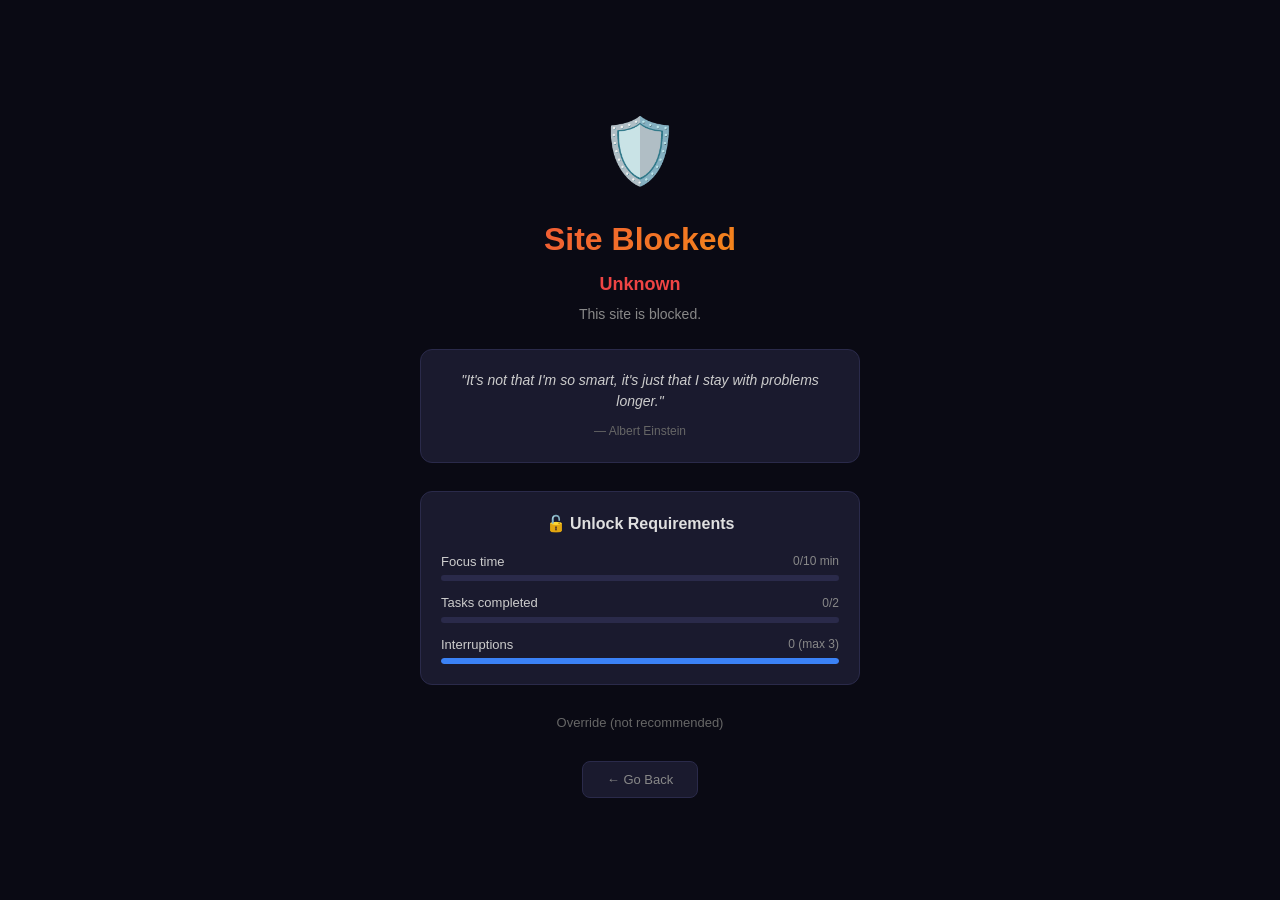
==== extension/blocked/blocked.html @ 0edec62c "Changes" ====
<!DOCTYPE html>
<html lang="en">
<head>
  <meta charset="UTF-8" />
  <meta name="viewport" content="width=device-width, initial-scale=1.0" />
  <title>Site Blocked — FocusGuard</title>
  <link rel="stylesheet" href="../assets/styles-common.css" />
  <link rel="stylesheet" href="blocked.css" />
</head>
<body>
  <div class="blocked-container">
    <div class="blocked-icon">🛡️</div>
    <h1 class="blocked-title">Site Blocked</h1>
    <p class="blocked-domain" id="blocked-domain">example.com</p>
    <p class="blocked-reason" id="blocked-reason">This site is on your block list.</p>

    <div class="quote-box">
      <p id="quote-text">"Focus on being productive instead of busy."</p>
      <span class="quote-author">— Tim Ferriss</span>
    </div>

    <!-- Task-Based Unlock -->
    <div class="unlock-section">
      <h2>🔓 Unlock Requirements</h2>
      <div class="unlock-reqs">
        <div class="req-item" id="req-focus">
          <div class="req-header">
            <span class="req-label">Focus time</span>
            <span class="req-status" id="req-focus-status">0/10 min</span>
          </div>
          <div class="progress-track"><div class="progress-fill" id="req-focus-bar" style="width:0%"></div></div>
        </div>
        <div class="req-item" id="req-tasks">
          <div class="req-header">
            <span class="req-label">Tasks completed</span>
            <span class="req-status" id="req-tasks-status">0/2</span>
          </div>
          <div class="progress-track"><div class="progress-fill green" id="req-tasks-bar" style="width:0%"></div></div>
        </div>
        <div class="req-item" id="req-interruptions">
          <div class="req-header">
            <span class="req-label">Interruptions</span>
            <span class="req-status" id="req-int-status">0 (max 3)</span>
          </div>
          <div class="progress-track"><div class="progress-fill blue" id="req-int-bar" style="width:100%"></div></div>
        </div>
      </div>

      <div id="unlock-success" class="unlock-success" style="display:none;">
        <div class="success-icon">✅</div>
        <h3>Requirements Met!</h3>
        <button id="btn-unlock" class="btn-unlock">🔓 Access Site</button>
      </div>
    </div>

    <!-- Override -->
    <div class="override-section">
      <details>
        <summary class="override-toggle">Override (not recommended)</summary>
        <div class="override-content">
          <p class="override-warning">⚠️ Overriding will count as a block bypass and lower your productivity score.</p>
          <label>Why do you need access?</label>
          <textarea id="override-reason" placeholder="Type your reason..." rows="2"></textarea>
          <div id="reflection-timer" class="reflection-timer" style="display:none;">
            <p>Reflect for <span id="reflection-count">15</span> seconds...</p>
            <div class="progress-track"><div class="progress-fill orange" id="reflection-bar" style="width:0%"></div></div>
          </div>
          <button id="btn-override" class="btn-override" disabled>Override & Continue</button>
        </div>
      </details>
    </div>

    <button id="btn-go-back" class="btn-back">← Go Back</button>
  </div>

  <script src="../utils/storage.js"></script>
  <script src="blocked.js"></script>
</body>
</html>
---- extension/assets/styles-common.css ----
/* styles-common.css — Shared base styles for FocusGuard */

* {
  margin: 0;
  padding: 0;
  box-sizing: border-box;
}

:root {
  --bg-primary: #0a0a14;
  --bg-card: #1a1a2e;
  --border: #2a2a4a;
  --text-primary: #e0e0e0;
  --text-secondary: #888;
  --text-muted: #666;
  --accent-blue: #3b82f6;
  --accent-purple: #7c8aff;
  --accent-green: #22c55e;
  --accent-red: #ef4444;
  --accent-orange: #f59e0b;
  --accent-pink: #ec4899;
}

body {
  background: var(--bg-primary);
  color: var(--text-primary);
  font-family: -apple-system, BlinkMacSystemFont, 'Segoe UI', Roboto, sans-serif;
  line-height: 1.5;
}

::-webkit-scrollbar {
  width: 6px;
}
::-webkit-scrollbar-track {
  background: var(--bg-primary);
}
::-webkit-scrollbar-thumb {
  background: var(--border);
  border-radius: 3px;
}
::-webkit-scrollbar-thumb:hover {
  background: #3a3a5a;
}
---- extension/blocked/blocked.css ----
* { margin: 0; padding: 0; box-sizing: border-box; }

body {
  background: #0a0a14;
  color: #e0e0e0;
  font-family: -apple-system, BlinkMacSystemFont, 'Segoe UI', sans-serif;
  min-height: 100vh;
  display: flex;
  align-items: center;
  justify-content: center;
}

.blocked-container {
  max-width: 520px;
  width: 100%;
  padding: 40px;
  text-align: center;
}

.blocked-icon { font-size: 64px; margin-bottom: 16px; }

.blocked-title {
  font-size: 32px;
  font-weight: 800;
  background: linear-gradient(135deg, #ef4444, #f59e0b);
  -webkit-background-clip: text;
  -webkit-text-fill-color: transparent;
  margin-bottom: 8px;
}

.blocked-domain {
  font-size: 18px;
  font-weight: 600;
  color: #ef4444;
  margin-bottom: 6px;
}
.blocked-reason {
  font-size: 14px;
  color: #888;
  margin-bottom: 24px;
}

.quote-box {
  background: #1a1a2e;
  border: 1px solid #2a2a4a;
  border-radius: 12px;
  padding: 20px;
  margin-bottom: 28px;
}
.quote-box p {
  font-style: italic;
  font-size: 14px;
  color: #ccc;
  margin-bottom: 6px;
}
.quote-author { font-size: 12px; color: #666; }

/* Unlock Section */
.unlock-section {
  background: #1a1a2e;
  border: 1px solid #2a2a4a;
  border-radius: 12px;
  padding: 20px;
  margin-bottom: 20px;
  text-align: left;
}
.unlock-section h2 {
  font-size: 16px;
  margin-bottom: 16px;
  text-align: center;
}
.unlock-reqs { display: flex; flex-direction: column; gap: 12px; }
.req-item {}
.req-header {
  display: flex;
  justify-content: space-between;
  align-items: center;
  margin-bottom: 4px;
}
.req-label { font-size: 13px; color: #ccc; }
.req-status { font-size: 12px; color: #888; }
.req-item.met .req-label { color: #22c55e; }
.req-item.met .req-status { color: #22c55e; }

.progress-track {
  height: 6px;
  background: #2a2a4a;
  border-radius: 3px;
  overflow: hidden;
}
.progress-fill {
  height: 100%;
  background: #7c8aff;
  border-radius: 3px;
  transition: width 0.5s ease;
}
.progress-fill.green { background: #22c55e; }
.progress-fill.blue { background: #3b82f6; }
.progress-fill.orange { background: #f59e0b; }

.unlock-success {
  text-align: center;
  margin-top: 16px;
}
.success-icon { font-size: 40px; margin-bottom: 8px; }
.unlock-success h3 { color: #22c55e; margin-bottom: 12px; }
.btn-unlock {
  padding: 12px 32px;
  border-radius: 10px;
  background: linear-gradient(135deg, #22c55e, #16a34a);
  border: none;
  color: #fff;
  font-size: 16px;
  font-weight: 700;
  cursor: pointer;
  transition: opacity 0.2s;
}
.btn-unlock:hover { opacity: 0.9; }

/* Override */
.override-section {
  margin-bottom: 20px;
}
.override-toggle {
  cursor: pointer;
  font-size: 13px;
  color: #666;
  padding: 8px;
  list-style: none;
}
.override-toggle:hover { color: #999; }
.override-content {
  margin-top: 12px;
  text-align: left;
}
.override-warning {
  font-size: 12px;
  color: #f59e0b;
  margin-bottom: 10px;
}
.override-content label {
  display: block;
  font-size: 12px;
  color: #888;
  margin-bottom: 4px;
}
.override-content textarea {
  width: 100%;
  padding: 8px;
  border-radius: 8px;
  border: 1px solid #2a2a4a;
  background: #0f0f1a;
  color: #e0e0e0;
  font-size: 13px;
  resize: none;
  margin-bottom: 10px;
}
.reflection-timer {
  text-align: center;
  margin-bottom: 10px;
}
.reflection-timer p { font-size: 13px; color: #f59e0b; margin-bottom: 6px; }
.btn-override {
  width: 100%;
  padding: 10px;
  border-radius: 8px;
  background: rgba(239,68,68,0.15);
  border: 1px solid rgba(239,68,68,0.3);
  color: #ef4444;
  font-weight: 600;
  font-size: 13px;
  cursor: pointer;
}
.btn-override:disabled {
  opacity: 0.4;
  cursor: not-allowed;
}

.btn-back {
  padding: 10px 24px;
  border-radius: 8px;
  background: #1a1a2e;
  border: 1px solid #2a2a4a;
  color: #888;
  font-size: 13px;
  cursor: pointer;
  transition: color 0.2s;
}
.btn-back:hover { color: #ccc; }
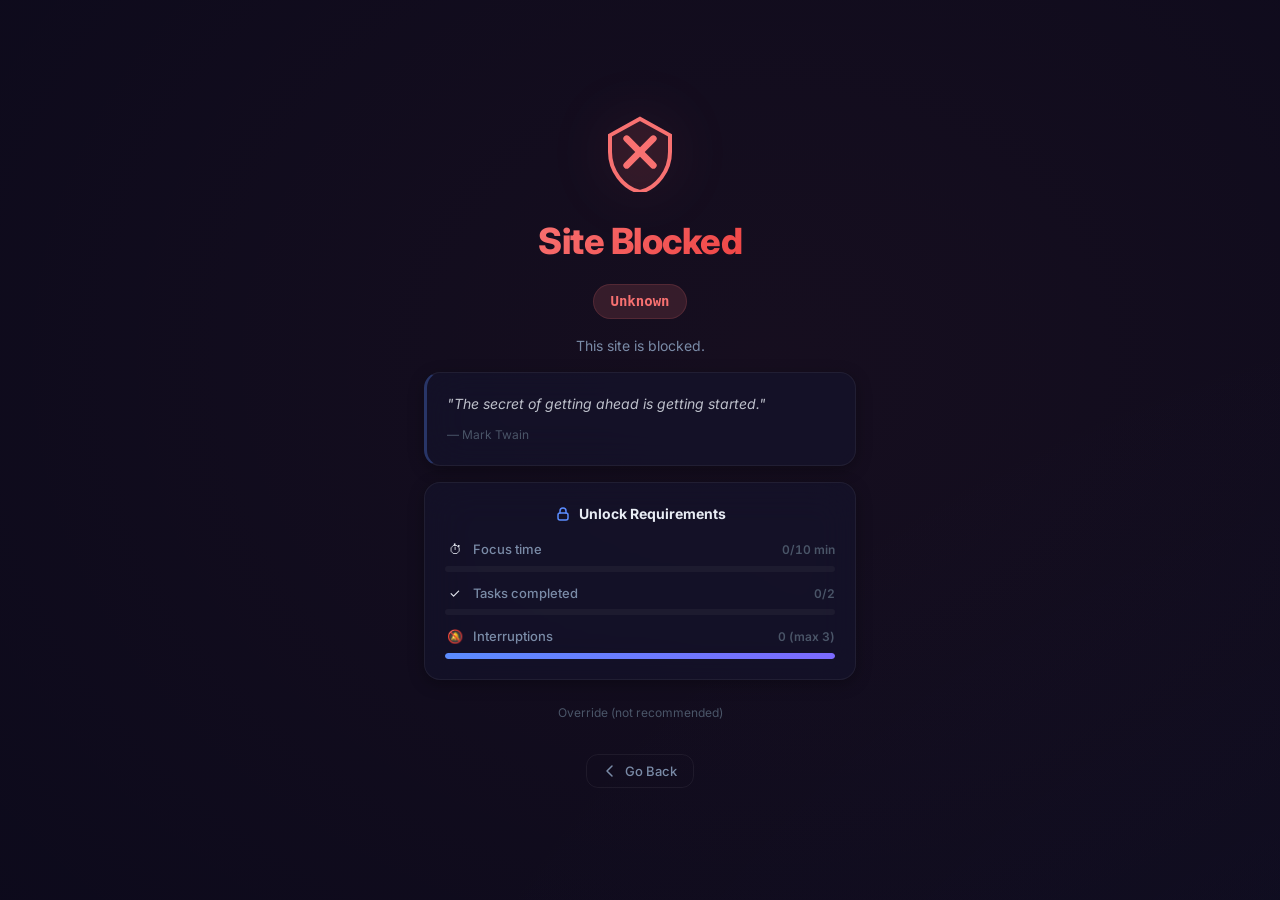
==== commit 48947a92: "Changes" ====
--- a/extension/blocked/blocked.html
+++ b/extension/blocked/blocked.html
@@ -8,69 +8,108 @@
   <link rel="stylesheet" href="blocked.css" />
 </head>
 <body>
+  <div class="blocked-bg"></div>
   <div class="blocked-container">
-    <div class="blocked-icon">🛡️</div>
-    <h1 class="blocked-title">Site Blocked</h1>
-    <p class="blocked-domain" id="blocked-domain">example.com</p>
-    <p class="blocked-reason" id="blocked-reason">This site is on your block list.</p>
+    <!-- Shield Icon -->
+    <div class="blocked-shield fade-up">
+      <svg width="80" height="80" viewBox="0 0 24 24" fill="none">
+        <path d="M12 2L3 7v5c0 5.55 3.84 10.74 9 12 5.16-1.26 9-6.45 9-12V7l-9-5z" fill="rgba(248,113,113,0.1)" stroke="url(#dangerGrad)" stroke-width="1.2"/>
+        <line x1="8" y1="8" x2="16" y2="16" stroke="#F87171" stroke-width="2" stroke-linecap="round"/>
+        <line x1="16" y1="8" x2="8" y2="16" stroke="#F87171" stroke-width="2" stroke-linecap="round"/>
+        <defs>
+          <linearGradient id="dangerGrad" x1="3" y1="2" x2="21" y2="24">
+            <stop offset="0%" stop-color="#F87171"/>
+            <stop offset="100%" stop-color="#FBBF24"/>
+          </linearGradient>
+        </defs>
+      </svg>
+    </div>
 
-    <div class="quote-box">
-      <p id="quote-text">"Focus on being productive instead of busy."</p>
+    <h1 class="blocked-title text-gradient-danger fade-up delay-1">Site Blocked</h1>
+    <div class="blocked-domain-pill fade-up delay-1">
+      <span id="blocked-domain">example.com</span>
+    </div>
+    <p class="blocked-reason fade-up delay-2" id="blocked-reason">This site is on your block list.</p>
+
+    <!-- Quote -->
+    <div class="quote-card glass-card fade-up delay-2">
+      <p class="quote-text" id="quote-text">"Focus on being productive instead of busy."</p>
       <span class="quote-author">— Tim Ferriss</span>
     </div>
 
-    <!-- Task-Based Unlock -->
-    <div class="unlock-section">
-      <h2>🔓 Unlock Requirements</h2>
+    <!-- Unlock Requirements -->
+    <div class="unlock-card glass-card fade-up delay-3">
+      <h2 class="unlock-title">
+        <svg width="16" height="16" viewBox="0 0 16 16" fill="none"><rect x="3" y="7" width="10" height="7" rx="2" stroke="#5B8CFF" stroke-width="1.5"/><path d="M5 7V5a3 3 0 016 0v2" stroke="#5B8CFF" stroke-width="1.5" stroke-linecap="round"/></svg>
+        Unlock Requirements
+      </h2>
       <div class="unlock-reqs">
         <div class="req-item" id="req-focus">
           <div class="req-header">
+            <span class="req-icon">⏱</span>
             <span class="req-label">Focus time</span>
             <span class="req-status" id="req-focus-status">0/10 min</span>
           </div>
-          <div class="progress-track"><div class="progress-fill" id="req-focus-bar" style="width:0%"></div></div>
+          <div class="req-track"><div class="req-fill req-fill-accent" id="req-focus-bar" style="width:0%"></div></div>
         </div>
         <div class="req-item" id="req-tasks">
           <div class="req-header">
+            <span class="req-icon">✓</span>
             <span class="req-label">Tasks completed</span>
             <span class="req-status" id="req-tasks-status">0/2</span>
           </div>
-          <div class="progress-track"><div class="progress-fill green" id="req-tasks-bar" style="width:0%"></div></div>
+          <div class="req-track"><div class="req-fill req-fill-success" id="req-tasks-bar" style="width:0%"></div></div>
         </div>
         <div class="req-item" id="req-interruptions">
           <div class="req-header">
+            <span class="req-icon">🔕</span>
             <span class="req-label">Interruptions</span>
             <span class="req-status" id="req-int-status">0 (max 3)</span>
           </div>
-          <div class="progress-track"><div class="progress-fill blue" id="req-int-bar" style="width:100%"></div></div>
+          <div class="req-track"><div class="req-fill req-fill-accent" id="req-int-bar" style="width:100%"></div></div>
         </div>
       </div>
 
       <div id="unlock-success" class="unlock-success" style="display:none;">
-        <div class="success-icon">✅</div>
-        <h3>Requirements Met!</h3>
-        <button id="btn-unlock" class="btn-unlock">🔓 Access Site</button>
+        <div class="success-burst" id="success-burst"></div>
+        <h3 class="success-text">Requirements Met!</h3>
+        <button id="btn-unlock" class="btn-unlock">
+          <svg width="16" height="16" viewBox="0 0 16 16" fill="none"><rect x="3" y="7" width="10" height="7" rx="2" stroke="currentColor" stroke-width="1.5"/><path d="M5 7V5a3 3 0 016 0" stroke="currentColor" stroke-width="1.5" stroke-linecap="round"/></svg>
+          Access Site
+        </button>
       </div>
     </div>
 
     <!-- Override -->
-    <div class="override-section">
+    <div class="override-section fade-up delay-4">
       <details>
         <summary class="override-toggle">Override (not recommended)</summary>
-        <div class="override-content">
-          <p class="override-warning">⚠️ Overriding will count as a block bypass and lower your productivity score.</p>
-          <label>Why do you need access?</label>
-          <textarea id="override-reason" placeholder="Type your reason..." rows="2"></textarea>
+        <div class="override-content glass-card">
+          <p class="override-warning">
+            <svg width="14" height="14" viewBox="0 0 14 14" fill="none"><path d="M7 1L1 13h12L7 1z" stroke="#FBBF24" stroke-width="1.2" fill="none"/><line x1="7" y1="5" x2="7" y2="9" stroke="#FBBF24" stroke-width="1.5" stroke-linecap="round"/><circle cx="7" cy="11" r="0.5" fill="#FBBF24"/></svg>
+            Overriding lowers your productivity score.
+          </p>
+          <label class="override-label">Why do you need access?</label>
+          <textarea id="override-reason" class="override-textarea input" placeholder="Type your reason..." rows="2"></textarea>
           <div id="reflection-timer" class="reflection-timer" style="display:none;">
-            <p>Reflect for <span id="reflection-count">15</span> seconds...</p>
-            <div class="progress-track"><div class="progress-fill orange" id="reflection-bar" style="width:0%"></div></div>
+            <p>Reflect for <span id="reflection-count">15</span>s...</p>
+            <div class="reflection-track">
+              <svg class="reflection-ring" viewBox="0 0 40 40">
+                <circle cx="20" cy="20" r="17" stroke="rgba(255,255,255,0.05)" stroke-width="3" fill="none"/>
+                <circle class="reflection-ring-fill" id="reflection-ring" cx="20" cy="20" r="17" 
+                  stroke-dasharray="107" stroke-dashoffset="107" stroke-width="3" fill="none" stroke="#FBBF24" stroke-linecap="round"/>
+              </svg>
+            </div>
           </div>
           <button id="btn-override" class="btn-override" disabled>Override & Continue</button>
         </div>
       </details>
     </div>
 
-    <button id="btn-go-back" class="btn-back">← Go Back</button>
+    <button id="btn-go-back" class="btn-ghost fade-up delay-4" style="margin-top:8px;">
+      <svg width="14" height="14" viewBox="0 0 14 14" fill="none"><path d="M9 2L4 7l5 5" stroke="currentColor" stroke-width="1.5" stroke-linecap="round" stroke-linejoin="round"/></svg>
+      Go Back
+    </button>
   </div>
 
   <script src="../utils/storage.js"></script>
--- a/extension/assets/styles-common.css
+++ b/extension/assets/styles-common.css
@@ -1,4 +1,6 @@
-/* styles-common.css — Shared base styles for FocusGuard */
+/* styles-common.css — FocusGuard Premium Design System */
+
+@import url('https://fonts.googleapis.com/css2?family=Inter:wght@400;500;600;700;800&display=swap');
 
 * {
   margin: 0;
@@ -7,37 +9,389 @@
 }
 
 :root {
-  --bg-primary: #0a0a14;
-  --bg-card: #1a1a2e;
-  --border: #2a2a4a;
-  --text-primary: #e0e0e0;
-  --text-secondary: #888;
-  --text-muted: #666;
-  --accent-blue: #3b82f6;
-  --accent-purple: #7c8aff;
-  --accent-green: #22c55e;
-  --accent-red: #ef4444;
-  --accent-orange: #f59e0b;
-  --accent-pink: #ec4899;
+  /* Backgrounds */
+  --bg-deep: #08081a;
+  --bg-primary: #0c0c1e;
+  --bg-card: #12122a;
+  --bg-glass: rgba(20, 20, 45, 0.6);
+  --bg-glass-hover: rgba(30, 30, 60, 0.7);
+  --bg-glass-border: rgba(255, 255, 255, 0.06);
+  --bg-glass-border-hover: rgba(255, 255, 255, 0.1);
+
+  /* Accents */
+  --accent: #5B8CFF;
+  --accent-light: #7CA6FF;
+  --accent-violet: #7C6AFF;
+  --accent-glow: rgba(91, 140, 255, 0.25);
+  --accent-glow-strong: rgba(91, 140, 255, 0.4);
+  --gradient-primary: linear-gradient(135deg, #5B8CFF, #7C6AFF);
+  --gradient-success: linear-gradient(135deg, #34D399, #059669);
+  --gradient-danger: linear-gradient(135deg, #F87171, #EF4444);
+  --gradient-warning: linear-gradient(135deg, #FBBF24, #F59E0B);
+
+  /* Status */
+  --success: #34D399;
+  --success-dim: rgba(52, 211, 153, 0.15);
+  --warning: #FBBF24;
+  --warning-dim: rgba(251, 191, 36, 0.15);
+  --danger: #F87171;
+  --danger-dim: rgba(248, 113, 113, 0.15);
+
+  /* Text */
+  --text-primary: #E8ECF4;
+  --text-secondary: #7A8BA7;
+  --text-muted: #4A5568;
+
+  /* Spacing */
+  --sp-1: 4px;
+  --sp-2: 8px;
+  --sp-3: 12px;
+  --sp-4: 16px;
+  --sp-5: 20px;
+  --sp-6: 24px;
+  --sp-8: 32px;
+  --sp-10: 40px;
+  --sp-12: 48px;
+
+  /* Radius */
+  --radius-sm: 8px;
+  --radius-md: 12px;
+  --radius-lg: 16px;
+  --radius-xl: 20px;
+  --radius-pill: 24px;
+  --radius-full: 50%;
+
+  /* Shadows */
+  --shadow-sm: 0 2px 8px rgba(0, 0, 0, 0.2);
+  --shadow-md: 0 4px 16px rgba(0, 0, 0, 0.3);
+  --shadow-lg: 0 8px 32px rgba(0, 0, 0, 0.4);
+  --shadow-glow: 0 4px 24px var(--accent-glow);
+  --shadow-glow-strong: 0 4px 32px var(--accent-glow-strong);
+
+  /* Transitions */
+  --ease-out: cubic-bezier(0.4, 0, 0.2, 1);
+  --ease-spring: cubic-bezier(0.34, 1.56, 0.64, 1);
+  --duration-fast: 200ms;
+  --duration-normal: 300ms;
+  --duration-slow: 500ms;
 }
 
 body {
-  background: var(--bg-primary);
+  background: var(--bg-deep);
   color: var(--text-primary);
-  font-family: -apple-system, BlinkMacSystemFont, 'Segoe UI', Roboto, sans-serif;
+  font-family: 'Inter', -apple-system, BlinkMacSystemFont, 'Segoe UI', sans-serif;
   line-height: 1.5;
-}
-
+  -webkit-font-smoothing: antialiased;
+  -moz-osx-font-smoothing: grayscale;
+}
+
+/* ─── Glassmorphism ─── */
+.glass {
+  background: var(--bg-glass);
+  backdrop-filter: blur(20px);
+  -webkit-backdrop-filter: blur(20px);
+  border: 1px solid var(--bg-glass-border);
+  border-radius: var(--radius-lg);
+  box-shadow: var(--shadow-md);
+}
+
+.glass:hover {
+  border-color: var(--bg-glass-border-hover);
+}
+
+.glass-card {
+  background: var(--bg-glass);
+  backdrop-filter: blur(20px);
+  -webkit-backdrop-filter: blur(20px);
+  border: 1px solid var(--bg-glass-border);
+  border-radius: var(--radius-lg);
+  box-shadow: var(--shadow-md);
+  padding: var(--sp-5);
+  transition: border-color var(--duration-fast) var(--ease-out),
+              box-shadow var(--duration-fast) var(--ease-out);
+}
+
+.glass-card:hover {
+  border-color: var(--bg-glass-border-hover);
+}
+
+/* ─── Text Utilities ─── */
+.text-gradient {
+  background: var(--gradient-primary);
+  -webkit-background-clip: text;
+  -webkit-text-fill-color: transparent;
+  background-clip: text;
+}
+
+.text-gradient-danger {
+  background: var(--gradient-danger);
+  -webkit-background-clip: text;
+  -webkit-text-fill-color: transparent;
+  background-clip: text;
+}
+
+/* ─── Animations ─── */
+@keyframes fadeUp {
+  from {
+    opacity: 0;
+    transform: translateY(12px);
+  }
+  to {
+    opacity: 1;
+    transform: translateY(0);
+  }
+}
+
+@keyframes fadeIn {
+  from { opacity: 0; }
+  to { opacity: 1; }
+}
+
+@keyframes pulseGlow {
+  0%, 100% {
+    box-shadow: 0 0 8px var(--accent-glow);
+  }
+  50% {
+    box-shadow: 0 0 20px var(--accent-glow-strong);
+  }
+}
+
+@keyframes slideIn {
+  from {
+    opacity: 0;
+    transform: translateX(-8px);
+  }
+  to {
+    opacity: 1;
+    transform: translateX(0);
+  }
+}
+
+@keyframes shimmer {
+  0% {
+    background-position: -200% 0;
+  }
+  100% {
+    background-position: 200% 0;
+  }
+}
+
+@keyframes scaleIn {
+  from {
+    opacity: 0;
+    transform: scale(0.95);
+  }
+  to {
+    opacity: 1;
+    transform: scale(1);
+  }
+}
+
+@keyframes ringProgress {
+  from {
+    stroke-dashoffset: 283;
+  }
+}
+
+@keyframes gradientShift {
+  0% { background-position: 0% 50%; }
+  50% { background-position: 100% 50%; }
+  100% { background-position: 0% 50%; }
+}
+
+@keyframes confetti {
+  0% {
+    opacity: 1;
+    transform: translateY(0) scale(1);
+  }
+  100% {
+    opacity: 0;
+    transform: translateY(-60px) scale(0);
+  }
+}
+
+.fade-up {
+  animation: fadeUp 0.4s var(--ease-out) both;
+}
+
+.fade-in {
+  animation: fadeIn 0.3s var(--ease-out) both;
+}
+
+.scale-in {
+  animation: scaleIn 0.35s var(--ease-spring) both;
+}
+
+.glow-active {
+  animation: pulseGlow 2s ease-in-out infinite;
+}
+
+/* Stagger delays */
+.delay-1 { animation-delay: 60ms; }
+.delay-2 { animation-delay: 120ms; }
+.delay-3 { animation-delay: 180ms; }
+.delay-4 { animation-delay: 240ms; }
+.delay-5 { animation-delay: 300ms; }
+
+/* ─── Scrollbar ─── */
 ::-webkit-scrollbar {
   width: 6px;
+  height: 6px;
 }
 ::-webkit-scrollbar-track {
-  background: var(--bg-primary);
+  background: transparent;
 }
 ::-webkit-scrollbar-thumb {
-  background: var(--border);
+  background: rgba(255, 255, 255, 0.08);
   border-radius: 3px;
 }
 ::-webkit-scrollbar-thumb:hover {
-  background: #3a3a5a;
-}
+  background: rgba(255, 255, 255, 0.14);
+}
+
+/* ─── Button Base ─── */
+.btn-primary {
+  display: inline-flex;
+  align-items: center;
+  justify-content: center;
+  gap: var(--sp-2);
+  padding: var(--sp-3) var(--sp-5);
+  border: none;
+  border-radius: var(--radius-md);
+  background: var(--gradient-primary);
+  color: #fff;
+  font-family: 'Inter', sans-serif;
+  font-size: 14px;
+  font-weight: 600;
+  cursor: pointer;
+  transition: all var(--duration-fast) var(--ease-out);
+  box-shadow: var(--shadow-glow);
+}
+.btn-primary:hover {
+  transform: translateY(-1px);
+  box-shadow: var(--shadow-glow-strong);
+}
+.btn-primary:active {
+  transform: translateY(0);
+}
+
+.btn-ghost {
+  display: inline-flex;
+  align-items: center;
+  justify-content: center;
+  gap: var(--sp-2);
+  padding: var(--sp-2) var(--sp-4);
+  border: 1px solid var(--bg-glass-border);
+  border-radius: var(--radius-md);
+  background: transparent;
+  color: var(--text-secondary);
+  font-family: 'Inter', sans-serif;
+  font-size: 13px;
+  font-weight: 500;
+  cursor: pointer;
+  transition: all var(--duration-fast) var(--ease-out);
+}
+.btn-ghost:hover {
+  background: var(--bg-glass);
+  color: var(--text-primary);
+  border-color: var(--bg-glass-border-hover);
+}
+
+/* ─── SVG Shield Logo ─── */
+.shield-icon {
+  display: inline-block;
+  width: 24px;
+  height: 24px;
+}
+
+.shield-icon-lg {
+  width: 64px;
+  height: 64px;
+}
+
+/* ─── Badge / Pill ─── */
+.pill {
+  display: inline-flex;
+  align-items: center;
+  gap: var(--sp-1);
+  padding: 2px 10px;
+  border-radius: var(--radius-pill);
+  font-size: 11px;
+  font-weight: 600;
+  letter-spacing: 0.3px;
+}
+
+.pill-accent {
+  background: rgba(91, 140, 255, 0.15);
+  color: var(--accent);
+  border: 1px solid rgba(91, 140, 255, 0.2);
+}
+
+.pill-success {
+  background: var(--success-dim);
+  color: var(--success);
+  border: 1px solid rgba(52, 211, 153, 0.2);
+}
+
+.pill-danger {
+  background: var(--danger-dim);
+  color: var(--danger);
+  border: 1px solid rgba(248, 113, 113, 0.2);
+}
+
+.pill-warning {
+  background: var(--warning-dim);
+  color: var(--warning);
+  border: 1px solid rgba(251, 191, 36, 0.2);
+}
+
+/* ─── Toggle Switch ─── */
+.toggle {
+  position: relative;
+  width: 40px;
+  height: 22px;
+  background: var(--bg-card);
+  border: 1px solid var(--bg-glass-border);
+  border-radius: 11px;
+  cursor: pointer;
+  transition: all var(--duration-fast) var(--ease-out);
+}
+.toggle::after {
+  content: '';
+  position: absolute;
+  top: 2px;
+  left: 2px;
+  width: 16px;
+  height: 16px;
+  background: var(--text-secondary);
+  border-radius: 50%;
+  transition: all var(--duration-fast) var(--ease-out);
+}
+.toggle.active {
+  background: var(--accent);
+  border-color: var(--accent);
+}
+.toggle.active::after {
+  left: 20px;
+  background: #fff;
+}
+
+/* ─── Input ─── */
+.input {
+  padding: var(--sp-2) var(--sp-3);
+  border-radius: var(--radius-sm);
+  border: 1px solid var(--bg-glass-border);
+  background: var(--bg-deep);
+  color: var(--text-primary);
+  font-family: 'Inter', sans-serif;
+  font-size: 13px;
+  transition: border-color var(--duration-fast) var(--ease-out);
+  outline: none;
+}
+.input:focus {
+  border-color: var(--accent);
+  box-shadow: 0 0 0 2px var(--accent-glow);
+}
+.input::placeholder {
+  color: var(--text-muted);
+}
--- a/extension/blocked/blocked.css
+++ b/extension/blocked/blocked.css
@@ -1,189 +1,286 @@
-* { margin: 0; padding: 0; box-sizing: border-box; }
+/* blocked.css — Cinematic intervention screen */
 
 body {
-  background: #0a0a14;
-  color: #e0e0e0;
-  font-family: -apple-system, BlinkMacSystemFont, 'Segoe UI', sans-serif;
   min-height: 100vh;
   display: flex;
   align-items: center;
   justify-content: center;
+  position: relative;
+  overflow: hidden;
+}
+
+/* Animated background */
+.blocked-bg {
+  position: fixed;
+  inset: 0;
+  background: radial-gradient(ellipse at 30% 20%, rgba(248,113,113,0.06) 0%, transparent 60%),
+              radial-gradient(ellipse at 70% 80%, rgba(91,140,255,0.04) 0%, transparent 60%),
+              var(--bg-deep);
+  animation: gradientShift 15s ease infinite;
+  background-size: 200% 200%;
+  z-index: 0;
 }
 
 .blocked-container {
-  max-width: 520px;
-  width: 100%;
-  padding: 40px;
-  text-align: center;
-}
-
-.blocked-icon { font-size: 64px; margin-bottom: 16px; }
-
+  position: relative;
+  z-index: 1;
+  max-width: 480px;
+  width: 100%;
+  padding: var(--sp-10) var(--sp-6);
+  text-align: center;
+  display: flex;
+  flex-direction: column;
+  align-items: center;
+  gap: var(--sp-4);
+}
+
+/* Shield */
+.blocked-shield {
+  filter: drop-shadow(0 0 30px rgba(248,113,113,0.2));
+}
+
+/* Title */
 .blocked-title {
-  font-size: 32px;
+  font-size: 36px;
   font-weight: 800;
-  background: linear-gradient(135deg, #ef4444, #f59e0b);
-  -webkit-background-clip: text;
-  -webkit-text-fill-color: transparent;
-  margin-bottom: 8px;
-}
-
-.blocked-domain {
-  font-size: 18px;
-  font-weight: 600;
-  color: #ef4444;
+  letter-spacing: -0.5px;
+  margin: 0;
+}
+
+/* Domain pill */
+.blocked-domain-pill {
+  display: inline-flex;
+  padding: 6px 16px;
+  border-radius: var(--radius-pill);
+  background: var(--danger-dim);
+  border: 1px solid rgba(248, 113, 113, 0.15);
+}
+.blocked-domain-pill span {
+  font-size: 14px;
+  font-weight: 600;
+  color: var(--danger);
+  font-family: 'SF Mono', 'Fira Code', monospace;
+}
+
+.blocked-reason {
+  font-size: 14px;
+  color: var(--text-secondary);
+  margin: 0;
+}
+
+/* Quote Card */
+.quote-card {
+  text-align: left;
+  border-left: 3px solid rgba(91, 140, 255, 0.3);
+  width: 100%;
+}
+.quote-text {
+  font-style: italic;
+  font-size: 14px;
+  color: var(--text-primary);
+  opacity: 0.8;
   margin-bottom: 6px;
-}
-.blocked-reason {
-  font-size: 14px;
-  color: #888;
-  margin-bottom: 24px;
-}
-
-.quote-box {
-  background: #1a1a2e;
-  border: 1px solid #2a2a4a;
-  border-radius: 12px;
-  padding: 20px;
-  margin-bottom: 28px;
-}
-.quote-box p {
-  font-style: italic;
-  font-size: 14px;
-  color: #ccc;
-  margin-bottom: 6px;
-}
-.quote-author { font-size: 12px; color: #666; }
-
-/* Unlock Section */
-.unlock-section {
-  background: #1a1a2e;
-  border: 1px solid #2a2a4a;
-  border-radius: 12px;
-  padding: 20px;
-  margin-bottom: 20px;
+  line-height: 1.6;
+}
+.quote-author {
+  font-size: 12px;
+  color: var(--text-muted);
+}
+
+/* Unlock Card */
+.unlock-card {
+  width: 100%;
   text-align: left;
 }
-.unlock-section h2 {
-  font-size: 16px;
-  margin-bottom: 16px;
-  text-align: center;
-}
-.unlock-reqs { display: flex; flex-direction: column; gap: 12px; }
+.unlock-title {
+  display: flex;
+  align-items: center;
+  gap: var(--sp-2);
+  font-size: 14px;
+  font-weight: 700;
+  color: var(--text-primary);
+  margin-bottom: var(--sp-4);
+  justify-content: center;
+}
+
+.unlock-reqs {
+  display: flex;
+  flex-direction: column;
+  gap: var(--sp-3);
+}
+
 .req-item {}
 .req-header {
   display: flex;
-  justify-content: space-between;
-  align-items: center;
-  margin-bottom: 4px;
-}
-.req-label { font-size: 13px; color: #ccc; }
-.req-status { font-size: 12px; color: #888; }
-.req-item.met .req-label { color: #22c55e; }
-.req-item.met .req-status { color: #22c55e; }
-
-.progress-track {
+  align-items: center;
+  gap: var(--sp-2);
+  margin-bottom: 6px;
+}
+.req-icon {
+  font-size: 13px;
+  width: 20px;
+  text-align: center;
+}
+.req-label {
+  flex: 1;
+  font-size: 13px;
+  font-weight: 500;
+  color: var(--text-secondary);
+  transition: color 0.3s;
+}
+.req-status {
+  font-size: 12px;
+  font-weight: 600;
+  color: var(--text-muted);
+  font-variant-numeric: tabular-nums;
+  transition: color 0.3s;
+}
+.req-item.met .req-label { color: var(--success); }
+.req-item.met .req-status { color: var(--success); }
+.req-item.met .req-icon { filter: none; }
+
+/* Progress tracks */
+.req-track {
   height: 6px;
-  background: #2a2a4a;
+  background: rgba(255, 255, 255, 0.04);
   border-radius: 3px;
   overflow: hidden;
 }
-.progress-fill {
+.req-fill {
   height: 100%;
-  background: #7c8aff;
   border-radius: 3px;
-  transition: width 0.5s ease;
-}
-.progress-fill.green { background: #22c55e; }
-.progress-fill.blue { background: #3b82f6; }
-.progress-fill.orange { background: #f59e0b; }
-
+  transition: width 0.6s var(--ease-out);
+}
+.req-fill-accent { background: var(--gradient-primary); }
+.req-fill-success { background: var(--gradient-success); }
+
+/* Unlock success */
 .unlock-success {
   text-align: center;
-  margin-top: 16px;
-}
-.success-icon { font-size: 40px; margin-bottom: 8px; }
-.unlock-success h3 { color: #22c55e; margin-bottom: 12px; }
+  margin-top: var(--sp-5);
+  position: relative;
+}
+.success-text {
+  color: var(--success);
+  font-size: 16px;
+  font-weight: 700;
+  margin-bottom: var(--sp-3);
+}
+.success-burst {
+  position: absolute;
+  top: -20px;
+  left: 50%;
+  transform: translateX(-50%);
+  width: 100px;
+  height: 100px;
+  pointer-events: none;
+}
+
 .btn-unlock {
-  padding: 12px 32px;
-  border-radius: 10px;
-  background: linear-gradient(135deg, #22c55e, #16a34a);
+  display: inline-flex;
+  align-items: center;
+  justify-content: center;
+  gap: var(--sp-2);
+  padding: var(--sp-3) var(--sp-8);
+  border-radius: var(--radius-md);
+  background: var(--gradient-success);
   border: none;
   color: #fff;
-  font-size: 16px;
+  font-family: 'Inter', sans-serif;
+  font-size: 15px;
   font-weight: 700;
   cursor: pointer;
-  transition: opacity 0.2s;
-}
-.btn-unlock:hover { opacity: 0.9; }
+  transition: all var(--duration-fast) var(--ease-out);
+  box-shadow: 0 4px 20px rgba(52, 211, 153, 0.25);
+}
+.btn-unlock:hover {
+  transform: translateY(-1px);
+  box-shadow: 0 6px 28px rgba(52, 211, 153, 0.35);
+}
 
 /* Override */
 .override-section {
-  margin-bottom: 20px;
+  width: 100%;
 }
 .override-toggle {
   cursor: pointer;
-  font-size: 13px;
-  color: #666;
-  padding: 8px;
+  font-size: 12px;
+  color: var(--text-muted);
+  padding: var(--sp-2);
   list-style: none;
-}
-.override-toggle:hover { color: #999; }
+  text-align: center;
+  transition: color var(--duration-fast);
+}
+.override-toggle:hover { color: var(--text-secondary); }
+.override-toggle::-webkit-details-marker { display: none; }
+
 .override-content {
-  margin-top: 12px;
+  margin-top: var(--sp-3);
   text-align: left;
 }
 .override-warning {
-  font-size: 12px;
-  color: #f59e0b;
-  margin-bottom: 10px;
-}
-.override-content label {
+  display: flex;
+  align-items: center;
+  gap: var(--sp-2);
+  font-size: 12px;
+  color: var(--warning);
+  margin-bottom: var(--sp-3);
+}
+.override-label {
   display: block;
-  font-size: 12px;
-  color: #888;
-  margin-bottom: 4px;
-}
-.override-content textarea {
-  width: 100%;
-  padding: 8px;
-  border-radius: 8px;
-  border: 1px solid #2a2a4a;
-  background: #0f0f1a;
-  color: #e0e0e0;
-  font-size: 13px;
+  font-size: 11px;
+  color: var(--text-muted);
+  margin-bottom: var(--sp-1);
+  text-transform: uppercase;
+  letter-spacing: 0.5px;
+  font-weight: 600;
+}
+.override-textarea {
+  width: 100%;
   resize: none;
-  margin-bottom: 10px;
-}
+  margin-bottom: var(--sp-3);
+}
+
 .reflection-timer {
   text-align: center;
-  margin-bottom: 10px;
-}
-.reflection-timer p { font-size: 13px; color: #f59e0b; margin-bottom: 6px; }
+  margin-bottom: var(--sp-3);
+}
+.reflection-timer p {
+  font-size: 13px;
+  color: var(--warning);
+  margin-bottom: var(--sp-2);
+  font-weight: 600;
+}
+.reflection-track {
+  display: flex;
+  justify-content: center;
+}
+.reflection-ring {
+  width: 44px;
+  height: 44px;
+  transform: rotate(-90deg);
+}
+.reflection-ring-fill {
+  transition: stroke-dashoffset 1s linear;
+}
+
 .btn-override {
   width: 100%;
-  padding: 10px;
-  border-radius: 8px;
-  background: rgba(239,68,68,0.15);
-  border: 1px solid rgba(239,68,68,0.3);
-  color: #ef4444;
+  padding: var(--sp-3);
+  border-radius: var(--radius-md);
+  background: var(--danger-dim);
+  border: 1px solid rgba(248, 113, 113, 0.15);
+  color: var(--danger);
+  font-family: 'Inter', sans-serif;
   font-weight: 600;
   font-size: 13px;
   cursor: pointer;
+  transition: all var(--duration-fast) var(--ease-out);
+}
+.btn-override:hover:not(:disabled) {
+  background: rgba(248, 113, 113, 0.2);
 }
 .btn-override:disabled {
-  opacity: 0.4;
+  opacity: 0.3;
   cursor: not-allowed;
 }
-
-.btn-back {
-  padding: 10px 24px;
-  border-radius: 8px;
-  background: #1a1a2e;
-  border: 1px solid #2a2a4a;
-  color: #888;
-  font-size: 13px;
-  cursor: pointer;
-  transition: color 0.2s;
-}
-.btn-back:hover { color: #ccc; }
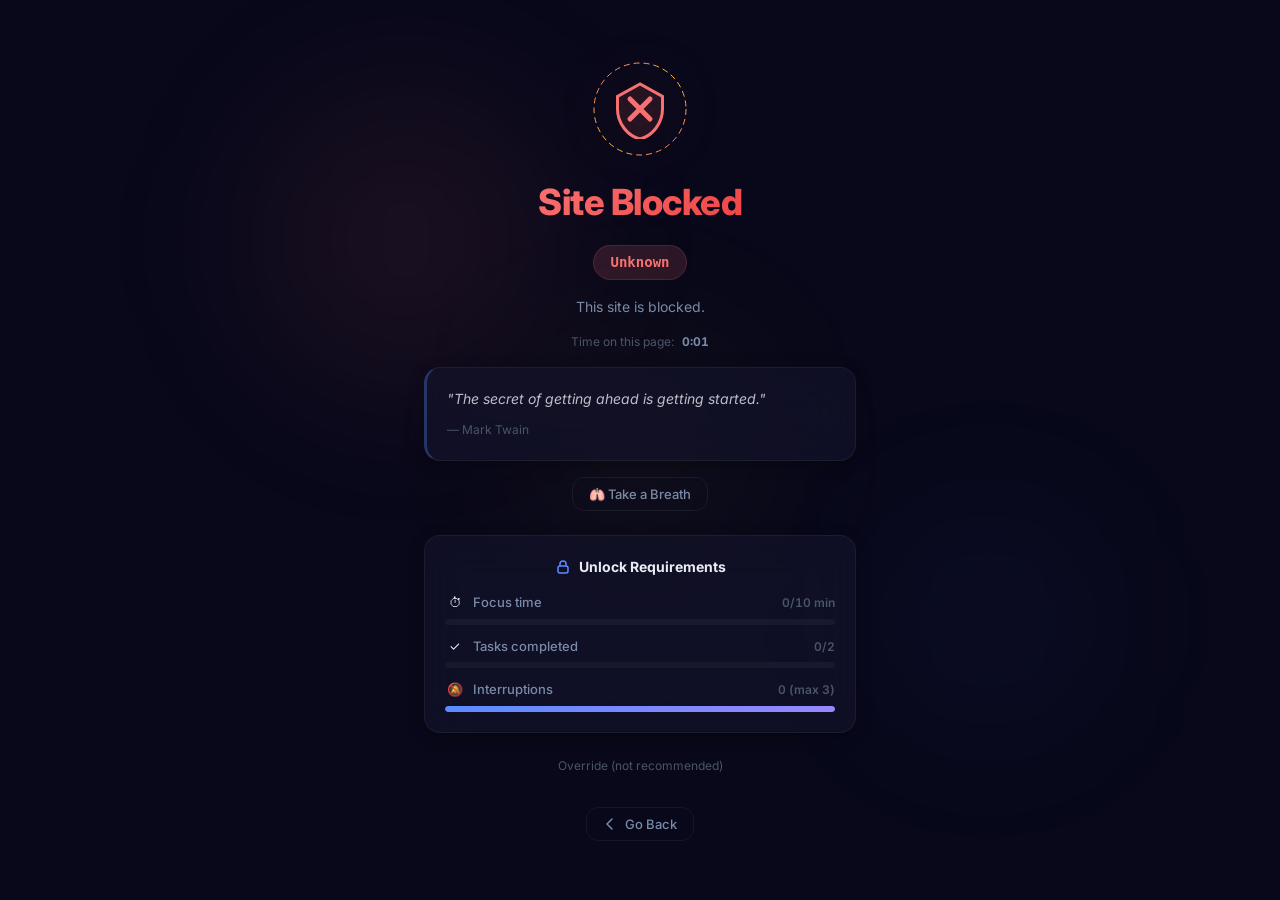
==== commit 2f635cda: "Changes" ====
--- a/extension/blocked/blocked.html
+++ b/extension/blocked/blocked.html
@@ -4,25 +4,44 @@
   <meta charset="UTF-8" />
   <meta name="viewport" content="width=device-width, initial-scale=1.0" />
   <title>Site Blocked — FocusGuard</title>
+  <script>
+    (async()=>{try{const{focusguard_theme:t}=await chrome.storage.local.get("focusguard_theme");if(t)document.documentElement.setAttribute("data-theme",t);}catch(e){}})();
+  </script>
   <link rel="stylesheet" href="../assets/styles-common.css" />
   <link rel="stylesheet" href="blocked.css" />
 </head>
 <body>
-  <div class="blocked-bg"></div>
+  <div class="blocked-bg">
+    <div class="orb orb-1"></div>
+    <div class="orb orb-2"></div>
+    <div class="orb orb-3"></div>
+  </div>
   <div class="blocked-container">
-    <!-- Shield Icon -->
+    <!-- Shield Icon with rotating ring -->
     <div class="blocked-shield fade-up">
-      <svg width="80" height="80" viewBox="0 0 24 24" fill="none">
-        <path d="M12 2L3 7v5c0 5.55 3.84 10.74 9 12 5.16-1.26 9-6.45 9-12V7l-9-5z" fill="rgba(248,113,113,0.1)" stroke="url(#dangerGrad)" stroke-width="1.2"/>
-        <line x1="8" y1="8" x2="16" y2="16" stroke="#F87171" stroke-width="2" stroke-linecap="round"/>
-        <line x1="16" y1="8" x2="8" y2="16" stroke="#F87171" stroke-width="2" stroke-linecap="round"/>
-        <defs>
-          <linearGradient id="dangerGrad" x1="3" y1="2" x2="21" y2="24">
-            <stop offset="0%" stop-color="#F87171"/>
-            <stop offset="100%" stop-color="#FBBF24"/>
-          </linearGradient>
-        </defs>
-      </svg>
+      <div class="shield-ring-wrap">
+        <svg class="shield-ring-anim" viewBox="0 0 100 100">
+          <circle cx="50" cy="50" r="46" fill="none" stroke="url(#ringGrad)" stroke-width="1" stroke-dasharray="6 4" />
+          <defs>
+            <linearGradient id="ringGrad" x1="0%" y1="0%" x2="100%" y2="100%">
+              <stop offset="0%" stop-color="#F87171" />
+              <stop offset="50%" stop-color="#FBBF24" />
+              <stop offset="100%" stop-color="#F87171" />
+            </linearGradient>
+          </defs>
+        </svg>
+        <svg class="shield-icon-blocked" width="60" height="60" viewBox="0 0 24 24" fill="none">
+          <path d="M12 2L3 7v5c0 5.55 3.84 10.74 9 12 5.16-1.26 9-6.45 9-12V7l-9-5z" fill="rgba(248,113,113,0.1)" stroke="url(#dangerGrad)" stroke-width="1.2"/>
+          <line x1="8" y1="8" x2="16" y2="16" stroke="#F87171" stroke-width="2" stroke-linecap="round"/>
+          <line x1="16" y1="8" x2="8" y2="16" stroke="#F87171" stroke-width="2" stroke-linecap="round"/>
+          <defs>
+            <linearGradient id="dangerGrad" x1="3" y1="2" x2="21" y2="24">
+              <stop offset="0%" stop-color="#F87171"/>
+              <stop offset="100%" stop-color="#FBBF24"/>
+            </linearGradient>
+          </defs>
+        </svg>
+      </div>
     </div>
 
     <h1 class="blocked-title text-gradient-danger fade-up delay-1">Site Blocked</h1>
@@ -31,11 +50,22 @@
     </div>
     <p class="blocked-reason fade-up delay-2" id="blocked-reason">This site is on your block list.</p>
 
+    <!-- Time on page -->
+    <div class="time-on-page fade-up delay-2">
+      <span class="time-on-page-label">Time on this page:</span>
+      <span class="time-on-page-value" id="time-on-page">0:00</span>
+    </div>
+
     <!-- Quote -->
     <div class="quote-card glass-card fade-up delay-2">
       <p class="quote-text" id="quote-text">"Focus on being productive instead of busy."</p>
-      <span class="quote-author">— Tim Ferriss</span>
+      <span class="quote-author" id="quote-author">— Tim Ferriss</span>
     </div>
+
+    <!-- Breathing Exercise -->
+    <button id="btn-breathe" class="btn-ghost fade-up delay-3" style="margin-bottom:var(--sp-2);">
+      🫁 Take a Breath
+    </button>
 
     <!-- Unlock Requirements -->
     <div class="unlock-card glass-card fade-up delay-3">
@@ -112,6 +142,14 @@
     </button>
   </div>
 
+  <!-- Breathing Overlay -->
+  <div id="breathing-overlay" class="breathing-overlay" style="display:none;">
+    <div class="breathing-circle" id="breathing-circle"></div>
+    <div class="breathing-text" id="breathing-label">Breathe in...</div>
+    <div class="breathing-sub">Follow the circle</div>
+    <button id="btn-close-breathe" class="btn-ghost" style="margin-top:var(--sp-8);color:var(--text-primary);">Done</button>
+  </div>
+
   <script src="../utils/storage.js"></script>
   <script src="blocked.js"></script>
 </body>
--- a/extension/assets/styles-common.css
+++ b/extension/assets/styles-common.css
@@ -1,4 +1,4 @@
-/* styles-common.css — FocusGuard Premium Design System */
+/* styles-common.css — FocusGuard Premium Design System V2 */
 
 @import url('https://fonts.googleapis.com/css2?family=Inter:wght@400;500;600;700;800&display=swap');
 
@@ -22,12 +22,14 @@
   --accent: #5B8CFF;
   --accent-light: #7CA6FF;
   --accent-violet: #7C6AFF;
+  --accent-violet-glow: rgba(124, 106, 255, 0.25);
   --accent-glow: rgba(91, 140, 255, 0.25);
   --accent-glow-strong: rgba(91, 140, 255, 0.4);
   --gradient-primary: linear-gradient(135deg, #5B8CFF, #7C6AFF);
   --gradient-success: linear-gradient(135deg, #34D399, #059669);
   --gradient-danger: linear-gradient(135deg, #F87171, #EF4444);
   --gradient-warning: linear-gradient(135deg, #FBBF24, #F59E0B);
+  --gradient-glass: linear-gradient(135deg, rgba(91,140,255,0.05), rgba(124,106,255,0.05));
 
   /* Status */
   --success: #34D399;
@@ -76,6 +78,34 @@
   --duration-slow: 500ms;
 }
 
+/* ─── Light Theme ─── */
+[data-theme="light"] {
+  --bg-deep: #F5F7FA;
+  --bg-primary: #FFFFFF;
+  --bg-card: #F0F2F5;
+  --bg-glass: rgba(255, 255, 255, 0.7);
+  --bg-glass-hover: rgba(240, 242, 245, 0.9);
+  --bg-glass-border: rgba(0, 0, 0, 0.06);
+  --bg-glass-border-hover: rgba(0, 0, 0, 0.1);
+
+  --text-primary: #1A1A2E;
+  --text-secondary: #5A6478;
+  --text-muted: #8A95A8;
+
+  --shadow-sm: 0 2px 8px rgba(0, 0, 0, 0.06);
+  --shadow-md: 0 4px 16px rgba(0, 0, 0, 0.06);
+  --shadow-lg: 0 8px 32px rgba(0, 0, 0, 0.08);
+
+  --gradient-glass: linear-gradient(135deg, rgba(91,140,255,0.04), rgba(124,106,255,0.04));
+}
+
+[data-theme="light"] ::-webkit-scrollbar-thumb {
+  background: rgba(0, 0, 0, 0.1);
+}
+[data-theme="light"] ::-webkit-scrollbar-thumb:hover {
+  background: rgba(0, 0, 0, 0.18);
+}
+
 body {
   background: var(--bg-deep);
   color: var(--text-primary);
@@ -108,11 +138,52 @@
   box-shadow: var(--shadow-md);
   padding: var(--sp-5);
   transition: border-color var(--duration-fast) var(--ease-out),
-              box-shadow var(--duration-fast) var(--ease-out);
+              box-shadow var(--duration-fast) var(--ease-out),
+              transform var(--duration-fast) var(--ease-out);
 }
 
 .glass-card:hover {
   border-color: var(--bg-glass-border-hover);
+}
+
+.glass-card-interactive {
+  background: var(--bg-glass);
+  backdrop-filter: blur(20px);
+  -webkit-backdrop-filter: blur(20px);
+  border: 1px solid var(--bg-glass-border);
+  border-radius: var(--radius-lg);
+  box-shadow: var(--shadow-md);
+  padding: var(--sp-5);
+  transition: all var(--duration-fast) var(--ease-out);
+  cursor: pointer;
+}
+.glass-card-interactive:hover {
+  border-color: var(--accent);
+  box-shadow: var(--shadow-glow);
+  transform: translateY(-2px);
+}
+
+/* ─── Utility Classes ─── */
+.card-hover-lift {
+  transition: transform var(--duration-fast) var(--ease-out), box-shadow var(--duration-fast) var(--ease-out);
+}
+.card-hover-lift:hover {
+  transform: translateY(-2px);
+  box-shadow: var(--shadow-lg);
+}
+
+.number-mono {
+  font-variant-numeric: tabular-nums;
+  font-weight: 800;
+}
+
+.section-header {
+  font-size: 11px;
+  font-weight: 700;
+  color: var(--text-muted);
+  text-transform: uppercase;
+  letter-spacing: 1px;
+  margin-bottom: var(--sp-3);
 }
 
 /* ─── Text Utilities ─── */
@@ -130,16 +201,53 @@
   background-clip: text;
 }
 
+/* ─── Theme Toggle ─── */
+.theme-toggle {
+  display: flex;
+  align-items: center;
+  justify-content: center;
+  width: 32px;
+  height: 32px;
+  border-radius: var(--radius-sm);
+  border: 1px solid var(--bg-glass-border);
+  background: var(--bg-glass);
+  color: var(--text-secondary);
+  cursor: pointer;
+  transition: all var(--duration-fast) var(--ease-out);
+  position: relative;
+  overflow: hidden;
+}
+.theme-toggle:hover {
+  background: var(--bg-glass-hover);
+  color: var(--text-primary);
+  border-color: var(--bg-glass-border-hover);
+}
+.theme-toggle .icon-sun,
+.theme-toggle .icon-moon {
+  position: absolute;
+  transition: all var(--duration-normal) var(--ease-spring);
+}
+.theme-toggle .icon-sun {
+  opacity: 0;
+  transform: scale(0.5) rotate(-90deg);
+}
+.theme-toggle .icon-moon {
+  opacity: 1;
+  transform: scale(1) rotate(0deg);
+}
+[data-theme="light"] .theme-toggle .icon-sun {
+  opacity: 1;
+  transform: scale(1) rotate(0deg);
+}
+[data-theme="light"] .theme-toggle .icon-moon {
+  opacity: 0;
+  transform: scale(0.5) rotate(90deg);
+}
+
 /* ─── Animations ─── */
 @keyframes fadeUp {
-  from {
-    opacity: 0;
-    transform: translateY(12px);
-  }
-  to {
-    opacity: 1;
-    transform: translateY(0);
-  }
+  from { opacity: 0; transform: translateY(12px); }
+  to { opacity: 1; transform: translateY(0); }
 }
 
 @keyframes fadeIn {
@@ -148,49 +256,27 @@
 }
 
 @keyframes pulseGlow {
-  0%, 100% {
-    box-shadow: 0 0 8px var(--accent-glow);
-  }
-  50% {
-    box-shadow: 0 0 20px var(--accent-glow-strong);
-  }
+  0%, 100% { box-shadow: 0 0 8px var(--accent-glow); }
+  50% { box-shadow: 0 0 20px var(--accent-glow-strong); }
 }
 
 @keyframes slideIn {
-  from {
-    opacity: 0;
-    transform: translateX(-8px);
-  }
-  to {
-    opacity: 1;
-    transform: translateX(0);
-  }
+  from { opacity: 0; transform: translateX(-8px); }
+  to { opacity: 1; transform: translateX(0); }
 }
 
 @keyframes shimmer {
-  0% {
-    background-position: -200% 0;
-  }
-  100% {
-    background-position: 200% 0;
-  }
+  0% { background-position: -200% 0; }
+  100% { background-position: 200% 0; }
 }
 
 @keyframes scaleIn {
-  from {
-    opacity: 0;
-    transform: scale(0.95);
-  }
-  to {
-    opacity: 1;
-    transform: scale(1);
-  }
+  from { opacity: 0; transform: scale(0.95); }
+  to { opacity: 1; transform: scale(1); }
 }
 
 @keyframes ringProgress {
-  from {
-    stroke-dashoffset: 283;
-  }
+  from { stroke-dashoffset: 283; }
 }
 
 @keyframes gradientShift {
@@ -200,31 +286,64 @@
 }
 
 @keyframes confetti {
-  0% {
-    opacity: 1;
-    transform: translateY(0) scale(1);
-  }
-  100% {
-    opacity: 0;
-    transform: translateY(-60px) scale(0);
-  }
-}
-
-.fade-up {
-  animation: fadeUp 0.4s var(--ease-out) both;
-}
-
-.fade-in {
-  animation: fadeIn 0.3s var(--ease-out) both;
-}
-
-.scale-in {
-  animation: scaleIn 0.35s var(--ease-spring) both;
-}
-
-.glow-active {
-  animation: pulseGlow 2s ease-in-out infinite;
-}
+  0% { opacity: 1; transform: translateY(0) scale(1); }
+  100% { opacity: 0; transform: translateY(-60px) scale(0); }
+}
+
+@keyframes float {
+  0%, 100% { transform: translateY(0); }
+  50% { transform: translateY(-8px); }
+}
+
+@keyframes borderGlow {
+  0% { border-color: rgba(91,140,255,0.15); }
+  50% { border-color: rgba(124,106,255,0.3); }
+  100% { border-color: rgba(91,140,255,0.15); }
+}
+
+@keyframes slideUp {
+  from { opacity: 0; transform: translateY(16px); }
+  to { opacity: 1; transform: translateY(0); }
+}
+
+@keyframes slideDown {
+  from { opacity: 0; transform: translateY(-16px); }
+  to { opacity: 1; transform: translateY(0); }
+}
+
+@keyframes breathe {
+  0%, 100% { transform: scale(1); opacity: 0.6; }
+  50% { transform: scale(1.3); opacity: 1; }
+}
+
+@keyframes rotateRing {
+  from { transform: rotate(0deg); }
+  to { transform: rotate(360deg); }
+}
+
+@keyframes gradientStroke {
+  0% { stroke: #5B8CFF; }
+  33% { stroke: #7C6AFF; }
+  66% { stroke: #34D399; }
+  100% { stroke: #5B8CFF; }
+}
+
+@keyframes tickerScroll {
+  0% { transform: translateX(0); }
+  100% { transform: translateX(-50%); }
+}
+
+@keyframes confettiBurst {
+  0% { opacity: 1; transform: translate(0, 0) scale(1); }
+  100% { opacity: 0; transform: translate(var(--tx), var(--ty)) scale(0); }
+}
+
+.fade-up { animation: fadeUp 0.4s var(--ease-out) both; }
+.fade-in { animation: fadeIn 0.3s var(--ease-out) both; }
+.scale-in { animation: scaleIn 0.35s var(--ease-spring) both; }
+.slide-up { animation: slideUp 0.4s var(--ease-out) both; }
+.glow-active { animation: pulseGlow 2s ease-in-out infinite; }
+.border-glow { animation: borderGlow 3s ease-in-out infinite; }
 
 /* Stagger delays */
 .delay-1 { animation-delay: 60ms; }
@@ -232,22 +351,14 @@
 .delay-3 { animation-delay: 180ms; }
 .delay-4 { animation-delay: 240ms; }
 .delay-5 { animation-delay: 300ms; }
+.delay-6 { animation-delay: 360ms; }
+.delay-7 { animation-delay: 420ms; }
 
 /* ─── Scrollbar ─── */
-::-webkit-scrollbar {
-  width: 6px;
-  height: 6px;
-}
-::-webkit-scrollbar-track {
-  background: transparent;
-}
-::-webkit-scrollbar-thumb {
-  background: rgba(255, 255, 255, 0.08);
-  border-radius: 3px;
-}
-::-webkit-scrollbar-thumb:hover {
-  background: rgba(255, 255, 255, 0.14);
-}
+::-webkit-scrollbar { width: 6px; height: 6px; }
+::-webkit-scrollbar-track { background: transparent; }
+::-webkit-scrollbar-thumb { background: rgba(255, 255, 255, 0.08); border-radius: 3px; }
+::-webkit-scrollbar-thumb:hover { background: rgba(255, 255, 255, 0.14); }
 
 /* ─── Button Base ─── */
 .btn-primary {
@@ -271,9 +382,7 @@
   transform: translateY(-1px);
   box-shadow: var(--shadow-glow-strong);
 }
-.btn-primary:active {
-  transform: translateY(0);
-}
+.btn-primary:active { transform: translateY(0); }
 
 .btn-ghost {
   display: inline-flex;
@@ -298,16 +407,8 @@
 }
 
 /* ─── SVG Shield Logo ─── */
-.shield-icon {
-  display: inline-block;
-  width: 24px;
-  height: 24px;
-}
-
-.shield-icon-lg {
-  width: 64px;
-  height: 64px;
-}
+.shield-icon { display: inline-block; width: 24px; height: 24px; }
+.shield-icon-lg { width: 64px; height: 64px; }
 
 /* ─── Badge / Pill ─── */
 .pill {
@@ -320,59 +421,40 @@
   font-weight: 600;
   letter-spacing: 0.3px;
 }
-
-.pill-accent {
-  background: rgba(91, 140, 255, 0.15);
-  color: var(--accent);
-  border: 1px solid rgba(91, 140, 255, 0.2);
-}
-
-.pill-success {
-  background: var(--success-dim);
-  color: var(--success);
-  border: 1px solid rgba(52, 211, 153, 0.2);
-}
-
-.pill-danger {
-  background: var(--danger-dim);
-  color: var(--danger);
-  border: 1px solid rgba(248, 113, 113, 0.2);
-}
-
-.pill-warning {
-  background: var(--warning-dim);
-  color: var(--warning);
-  border: 1px solid rgba(251, 191, 36, 0.2);
-}
+.pill-accent { background: rgba(91, 140, 255, 0.15); color: var(--accent); border: 1px solid rgba(91, 140, 255, 0.2); }
+.pill-success { background: var(--success-dim); color: var(--success); border: 1px solid rgba(52, 211, 153, 0.2); }
+.pill-danger { background: var(--danger-dim); color: var(--danger); border: 1px solid rgba(248, 113, 113, 0.2); }
+.pill-warning { background: var(--warning-dim); color: var(--warning); border: 1px solid rgba(251, 191, 36, 0.2); }
 
 /* ─── Toggle Switch ─── */
 .toggle {
   position: relative;
-  width: 40px;
-  height: 22px;
+  width: 44px;
+  height: 24px;
   background: var(--bg-card);
   border: 1px solid var(--bg-glass-border);
-  border-radius: 11px;
+  border-radius: 12px;
   cursor: pointer;
-  transition: all var(--duration-fast) var(--ease-out);
+  transition: all var(--duration-normal) var(--ease-spring);
+  flex-shrink: 0;
 }
 .toggle::after {
   content: '';
   position: absolute;
   top: 2px;
   left: 2px;
-  width: 16px;
-  height: 16px;
+  width: 18px;
+  height: 18px;
   background: var(--text-secondary);
   border-radius: 50%;
-  transition: all var(--duration-fast) var(--ease-out);
+  transition: all var(--duration-normal) var(--ease-spring);
 }
 .toggle.active {
   background: var(--accent);
   border-color: var(--accent);
 }
 .toggle.active::after {
-  left: 20px;
+  left: 22px;
   background: #fff;
 }
 
@@ -392,6 +474,75 @@
   border-color: var(--accent);
   box-shadow: 0 0 0 2px var(--accent-glow);
 }
-.input::placeholder {
+.input::placeholder { color: var(--text-muted); }
+
+/* ─── Comparison Badge ─── */
+.comparison-badge {
+  display: inline-flex;
+  align-items: center;
+  gap: 3px;
+  padding: 2px 8px;
+  border-radius: var(--radius-pill);
+  font-size: 10px;
+  font-weight: 700;
+}
+.comparison-badge.up {
+  background: var(--success-dim);
+  color: var(--success);
+}
+.comparison-badge.down {
+  background: var(--danger-dim);
+  color: var(--danger);
+}
+
+/* ─── Empty State ─── */
+.empty-state {
+  text-align: center;
+  padding: var(--sp-8);
   color: var(--text-muted);
-}
+  font-size: 13px;
+}
+.empty-state-icon {
+  font-size: 40px;
+  margin-bottom: var(--sp-3);
+  opacity: 0.5;
+}
+.empty-state-title {
+  font-size: 15px;
+  font-weight: 700;
+  color: var(--text-secondary);
+  margin-bottom: var(--sp-1);
+}
+
+/* ─── Breathing Exercise ─── */
+.breathing-overlay {
+  position: fixed;
+  inset: 0;
+  background: rgba(8, 8, 26, 0.9);
+  backdrop-filter: blur(20px);
+  display: flex;
+  flex-direction: column;
+  align-items: center;
+  justify-content: center;
+  z-index: 1000;
+  animation: fadeIn 0.3s var(--ease-out);
+}
+.breathing-circle {
+  width: 120px;
+  height: 120px;
+  border-radius: 50%;
+  background: var(--gradient-primary);
+  opacity: 0.6;
+  animation: breathe 6s ease-in-out infinite;
+}
+.breathing-text {
+  margin-top: var(--sp-6);
+  font-size: 18px;
+  font-weight: 600;
+  color: var(--text-primary);
+}
+.breathing-sub {
+  margin-top: var(--sp-2);
+  font-size: 13px;
+  color: var(--text-secondary);
+}
--- a/extension/blocked/blocked.css
+++ b/extension/blocked/blocked.css
@@ -1,4 +1,4 @@
-/* blocked.css — Cinematic intervention screen */
+/* blocked.css — Cinematic intervention screen V2 */
 
 body {
   min-height: 100vh;
@@ -9,16 +9,46 @@
   overflow: hidden;
 }
 
-/* Animated background */
+/* Animated background with orbs */
 .blocked-bg {
   position: fixed;
   inset: 0;
-  background: radial-gradient(ellipse at 30% 20%, rgba(248,113,113,0.06) 0%, transparent 60%),
-              radial-gradient(ellipse at 70% 80%, rgba(91,140,255,0.04) 0%, transparent 60%),
-              var(--bg-deep);
-  animation: gradientShift 15s ease infinite;
-  background-size: 200% 200%;
+  background: var(--bg-deep);
   z-index: 0;
+}
+
+.orb {
+  position: absolute;
+  border-radius: 50%;
+  filter: blur(80px);
+  animation: float 8s ease-in-out infinite;
+}
+.orb-1 {
+  width: 300px;
+  height: 300px;
+  top: 10%;
+  left: 20%;
+  background: rgba(248, 113, 113, 0.08);
+  animation-duration: 10s;
+}
+.orb-2 {
+  width: 200px;
+  height: 200px;
+  bottom: 20%;
+  right: 15%;
+  background: rgba(91, 140, 255, 0.06);
+  animation-duration: 12s;
+  animation-delay: 2s;
+}
+.orb-3 {
+  width: 250px;
+  height: 250px;
+  top: 50%;
+  left: 50%;
+  transform: translate(-50%, -50%);
+  background: rgba(251, 191, 36, 0.04);
+  animation-duration: 14s;
+  animation-delay: 4s;
 }
 
 .blocked-container {
@@ -34,9 +64,27 @@
   gap: var(--sp-4);
 }
 
-/* Shield */
+/* Shield with rotating ring */
 .blocked-shield {
   filter: drop-shadow(0 0 30px rgba(248,113,113,0.2));
+}
+.shield-ring-wrap {
+  position: relative;
+  width: 100px;
+  height: 100px;
+  display: flex;
+  align-items: center;
+  justify-content: center;
+}
+.shield-ring-anim {
+  position: absolute;
+  inset: 0;
+  width: 100%;
+  height: 100%;
+  animation: rotateRing 20s linear infinite;
+}
+.shield-icon-blocked {
+  position: relative;
 }
 
 /* Title */
@@ -68,11 +116,26 @@
   margin: 0;
 }
 
+/* Time on page */
+.time-on-page {
+  display: flex;
+  align-items: center;
+  gap: var(--sp-2);
+  font-size: 12px;
+  color: var(--text-muted);
+}
+.time-on-page-value {
+  font-weight: 700;
+  color: var(--text-secondary);
+  font-variant-numeric: tabular-nums;
+}
+
 /* Quote Card */
 .quote-card {
   text-align: left;
   border-left: 3px solid rgba(91, 140, 255, 0.3);
   width: 100%;
+  transition: opacity var(--duration-normal) var(--ease-out);
 }
 .quote-text {
   font-style: italic;
@@ -109,7 +172,6 @@
   gap: var(--sp-3);
 }
 
-.req-item {}
 .req-header {
   display: flex;
   align-items: center;
@@ -137,22 +199,41 @@
 }
 .req-item.met .req-label { color: var(--success); }
 .req-item.met .req-status { color: var(--success); }
-.req-item.met .req-icon { filter: none; }
-
-/* Progress tracks */
+.req-item.met .req-icon::after {
+  content: " ✓";
+  color: var(--success);
+}
+
+/* Progress tracks with shimmer */
 .req-track {
   height: 6px;
   background: rgba(255, 255, 255, 0.04);
   border-radius: 3px;
   overflow: hidden;
 }
+[data-theme="light"] .req-track {
+  background: rgba(0, 0, 0, 0.04);
+}
 .req-fill {
   height: 100%;
   border-radius: 3px;
   transition: width 0.6s var(--ease-out);
+  position: relative;
+}
+.req-fill::after {
+  content: '';
+  position: absolute;
+  inset: 0;
+  background: linear-gradient(90deg, transparent, rgba(255,255,255,0.2), transparent);
+  background-size: 200% 100%;
+  animation: shimmer 2s infinite;
+}
+.req-item.met .req-fill::after {
+  display: none;
 }
 .req-fill-accent { background: var(--gradient-primary); }
 .req-fill-success { background: var(--gradient-success); }
+.req-fill-warning { background: var(--gradient-warning); }
 
 /* Unlock success */
 .unlock-success {
@@ -199,9 +280,7 @@
 }
 
 /* Override */
-.override-section {
-  width: 100%;
-}
+.override-section { width: 100%; }
 .override-toggle {
   cursor: pointer;
   font-size: 12px;
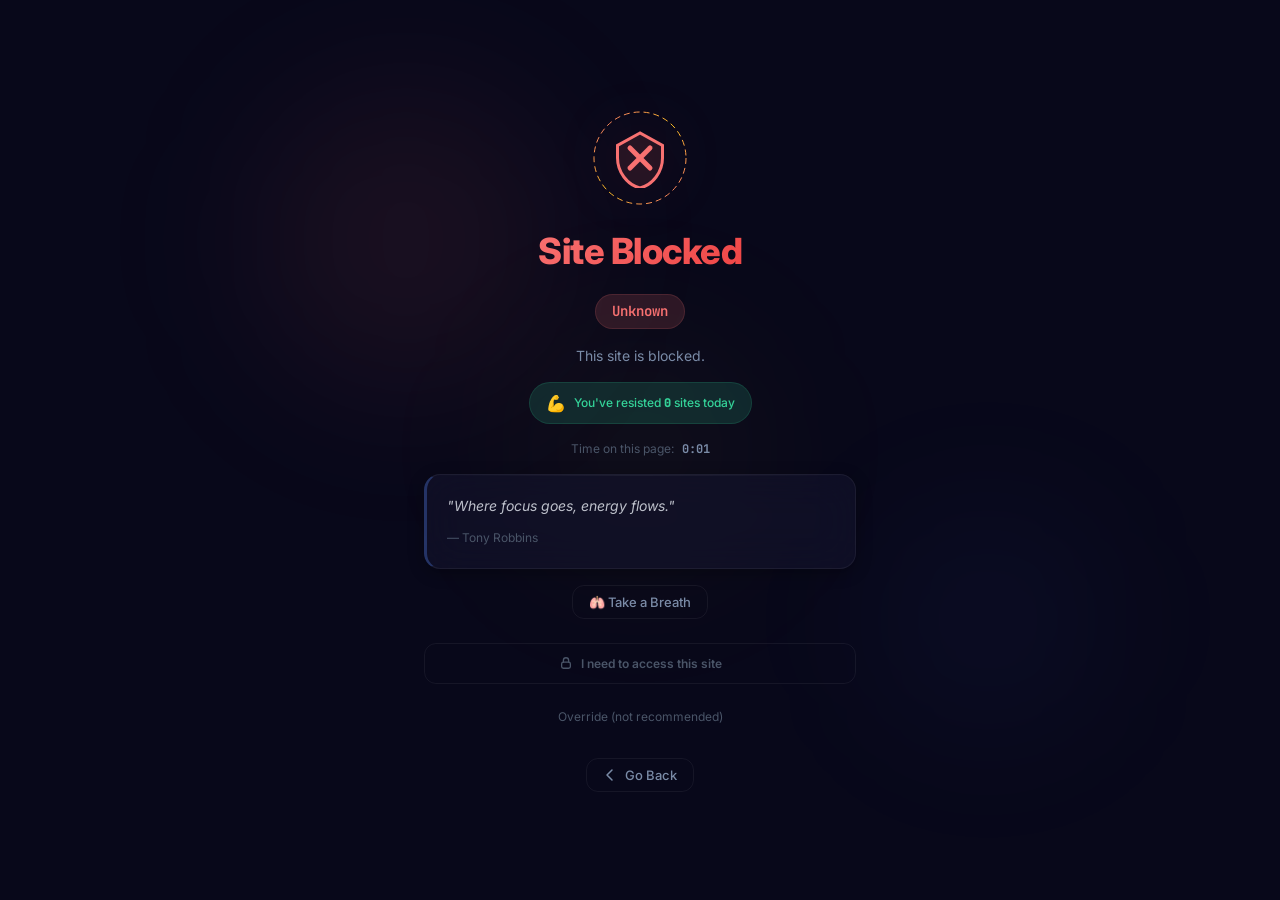
==== commit b8384d58: "Upgrade FocusGuard to V3 Consolidated extension folders by removing public/extension and implemented" ====
--- a/extension/blocked/blocked.html
+++ b/extension/blocked/blocked.html
@@ -50,6 +50,12 @@
     </div>
     <p class="blocked-reason fade-up delay-2" id="blocked-reason">This site is on your block list.</p>
 
+    <!-- Resist Counter -->
+    <div class="resist-counter fade-up delay-2" id="resist-counter">
+      <span class="resist-icon">💪</span>
+      <span class="resist-text">You've resisted <strong id="resist-count">0</strong> sites today</span>
+    </div>
+
     <!-- Time on page -->
     <div class="time-on-page fade-up delay-2">
       <span class="time-on-page-label">Time on this page:</span>
@@ -67,50 +73,53 @@
       🫁 Take a Breath
     </button>
 
-    <!-- Unlock Requirements -->
-    <div class="unlock-card glass-card fade-up delay-3">
-      <h2 class="unlock-title">
-        <svg width="16" height="16" viewBox="0 0 16 16" fill="none"><rect x="3" y="7" width="10" height="7" rx="2" stroke="#5B8CFF" stroke-width="1.5"/><path d="M5 7V5a3 3 0 016 0v2" stroke="#5B8CFF" stroke-width="1.5" stroke-linecap="round"/></svg>
-        Unlock Requirements
-      </h2>
-      <div class="unlock-reqs">
-        <div class="req-item" id="req-focus">
-          <div class="req-header">
-            <span class="req-icon">⏱</span>
-            <span class="req-label">Focus time</span>
-            <span class="req-status" id="req-focus-status">0/10 min</span>
+    <!-- Unlock Requirements (collapsible) -->
+    <div class="unlock-section fade-up delay-3">
+      <button class="unlock-reveal-btn" id="btn-reveal-unlock">
+        <svg width="14" height="14" viewBox="0 0 16 16" fill="none"><rect x="3" y="7" width="10" height="7" rx="2" stroke="currentColor" stroke-width="1.5"/><path d="M5 7V5a3 3 0 016 0v2" stroke="currentColor" stroke-width="1.5" stroke-linecap="round"/></svg>
+        I need to access this site
+      </button>
+      <div class="unlock-card glass-card" id="unlock-card" style="display:none;">
+        <h2 class="unlock-title">Unlock Requirements</h2>
+        <div class="unlock-reqs">
+          <div class="req-item" id="req-focus">
+            <div class="req-header">
+              <span class="req-icon">⏱</span>
+              <span class="req-label">Focus time</span>
+              <span class="req-status" id="req-focus-status">0/10 min</span>
+            </div>
+            <div class="req-track"><div class="req-fill req-fill-accent" id="req-focus-bar" style="width:0%"></div></div>
           </div>
-          <div class="req-track"><div class="req-fill req-fill-accent" id="req-focus-bar" style="width:0%"></div></div>
+          <div class="req-item" id="req-tasks">
+            <div class="req-header">
+              <span class="req-icon">✓</span>
+              <span class="req-label">Tasks completed</span>
+              <span class="req-status" id="req-tasks-status">0/2</span>
+            </div>
+            <div class="req-track"><div class="req-fill req-fill-success" id="req-tasks-bar" style="width:0%"></div></div>
+          </div>
+          <div class="req-item" id="req-interruptions">
+            <div class="req-header">
+              <span class="req-icon">🔕</span>
+              <span class="req-label">Interruptions</span>
+              <span class="req-status" id="req-int-status">0 (max 3)</span>
+            </div>
+            <div class="req-track"><div class="req-fill req-fill-accent" id="req-int-bar" style="width:100%"></div></div>
+          </div>
         </div>
-        <div class="req-item" id="req-tasks">
-          <div class="req-header">
-            <span class="req-icon">✓</span>
-            <span class="req-label">Tasks completed</span>
-            <span class="req-status" id="req-tasks-status">0/2</span>
-          </div>
-          <div class="req-track"><div class="req-fill req-fill-success" id="req-tasks-bar" style="width:0%"></div></div>
+
+        <div id="unlock-success" class="unlock-success" style="display:none;">
+          <div class="success-burst" id="success-burst"></div>
+          <h3 class="success-text">Requirements Met!</h3>
+          <button id="btn-unlock" class="btn-unlock">
+            <svg width="16" height="16" viewBox="0 0 16 16" fill="none"><rect x="3" y="7" width="10" height="7" rx="2" stroke="currentColor" stroke-width="1.5"/><path d="M5 7V5a3 3 0 016 0" stroke="currentColor" stroke-width="1.5" stroke-linecap="round"/></svg>
+            Access Site
+          </button>
         </div>
-        <div class="req-item" id="req-interruptions">
-          <div class="req-header">
-            <span class="req-icon">🔕</span>
-            <span class="req-label">Interruptions</span>
-            <span class="req-status" id="req-int-status">0 (max 3)</span>
-          </div>
-          <div class="req-track"><div class="req-fill req-fill-accent" id="req-int-bar" style="width:100%"></div></div>
-        </div>
-      </div>
-
-      <div id="unlock-success" class="unlock-success" style="display:none;">
-        <div class="success-burst" id="success-burst"></div>
-        <h3 class="success-text">Requirements Met!</h3>
-        <button id="btn-unlock" class="btn-unlock">
-          <svg width="16" height="16" viewBox="0 0 16 16" fill="none"><rect x="3" y="7" width="10" height="7" rx="2" stroke="currentColor" stroke-width="1.5"/><path d="M5 7V5a3 3 0 016 0" stroke="currentColor" stroke-width="1.5" stroke-linecap="round"/></svg>
-          Access Site
-        </button>
       </div>
     </div>
 
-    <!-- Override -->
+    <!-- Override (collapsible, hidden by default) -->
     <div class="override-section fade-up delay-4">
       <details>
         <summary class="override-toggle">Override (not recommended)</summary>
@@ -153,4 +162,4 @@
   <script src="../utils/storage.js"></script>
   <script src="blocked.js"></script>
 </body>
-</html>
+</html>
--- a/extension/assets/styles-common.css
+++ b/extension/assets/styles-common.css
@@ -1,6 +1,6 @@
-/* styles-common.css — FocusGuard Premium Design System V2 */
-
-@import url('https://fonts.googleapis.com/css2?family=Inter:wght@400;500;600;700;800&display=swap');
+/* styles-common.css — FocusGuard Premium Design System V3 */
+
+@import url('https://fonts.googleapis.com/css2?family=Inter:wght@400;500;600;700;800&family=JetBrains+Mono:wght@400;600;700&display=swap');
 
 * {
   margin: 0;
@@ -56,6 +56,7 @@
   --sp-12: 48px;
 
   /* Radius */
+  --radius-xs: 4px;
   --radius-sm: 8px;
   --radius-md: 12px;
   --radius-lg: 16px;
@@ -73,9 +74,14 @@
   /* Transitions */
   --ease-out: cubic-bezier(0.4, 0, 0.2, 1);
   --ease-spring: cubic-bezier(0.34, 1.56, 0.64, 1);
+  --ease-bounce: cubic-bezier(0.68, -0.55, 0.265, 1.55);
   --duration-fast: 200ms;
   --duration-normal: 300ms;
   --duration-slow: 500ms;
+
+  /* Fonts */
+  --font-sans: 'Inter', -apple-system, BlinkMacSystemFont, 'Segoe UI', sans-serif;
+  --font-mono: 'JetBrains Mono', 'SF Mono', 'Fira Code', monospace;
 }
 
 /* ─── Light Theme ─── */
@@ -109,10 +115,21 @@
 body {
   background: var(--bg-deep);
   color: var(--text-primary);
-  font-family: 'Inter', -apple-system, BlinkMacSystemFont, 'Segoe UI', sans-serif;
+  font-family: var(--font-sans);
   line-height: 1.5;
   -webkit-font-smoothing: antialiased;
   -moz-osx-font-smoothing: grayscale;
+}
+
+/* Subtle noise texture */
+body::before {
+  content: '';
+  position: fixed;
+  inset: 0;
+  pointer-events: none;
+  z-index: 0;
+  opacity: 0.03;
+  background-image: url("data:image/svg+xml,%3Csvg viewBox='0 0 256 256' xmlns='http://www.w3.org/2000/svg'%3E%3Cfilter id='n'%3E%3CfeTurbulence type='fractalNoise' baseFrequency='0.9' numOctaves='4' stitchTiles='stitch'/%3E%3C/filter%3E%3Crect width='100%25' height='100%25' filter='url(%23n)'/%3E%3C/svg%3E");
 }
 
 /* ─── Glassmorphism ─── */
@@ -140,6 +157,18 @@
   transition: border-color var(--duration-fast) var(--ease-out),
               box-shadow var(--duration-fast) var(--ease-out),
               transform var(--duration-fast) var(--ease-out);
+  position: relative;
+}
+
+.glass-card::before {
+  content: '';
+  position: absolute;
+  top: 0;
+  left: 0;
+  right: 0;
+  height: 1px;
+  background: linear-gradient(90deg, transparent, rgba(255,255,255,0.06), transparent);
+  border-radius: var(--radius-lg) var(--radius-lg) 0 0;
 }
 
 .glass-card:hover {
@@ -173,8 +202,9 @@
 }
 
 .number-mono {
+  font-family: var(--font-mono);
   font-variant-numeric: tabular-nums;
-  font-weight: 800;
+  font-weight: 700;
 }
 
 .section-header {
@@ -186,6 +216,21 @@
   margin-bottom: var(--sp-3);
 }
 
+/* ─── Skeleton Loading ─── */
+.skeleton {
+  background: linear-gradient(90deg, rgba(255,255,255,0.03) 25%, rgba(255,255,255,0.06) 50%, rgba(255,255,255,0.03) 75%);
+  background-size: 400% 100%;
+  animation: shimmer 1.5s infinite;
+  border-radius: var(--radius-sm);
+}
+[data-theme="light"] .skeleton {
+  background: linear-gradient(90deg, rgba(0,0,0,0.03) 25%, rgba(0,0,0,0.06) 50%, rgba(0,0,0,0.03) 75%);
+  background-size: 400% 100%;
+}
+.skeleton-text { height: 14px; width: 80%; }
+.skeleton-circle { border-radius: 50%; }
+.skeleton-card { height: 80px; }
+
 /* ─── Text Utilities ─── */
 .text-gradient {
   background: var(--gradient-primary);
@@ -311,6 +356,16 @@
   to { opacity: 1; transform: translateY(0); }
 }
 
+@keyframes slideLeft {
+  from { opacity: 0; transform: translateX(16px); }
+  to { opacity: 1; transform: translateX(0); }
+}
+
+@keyframes slideRight {
+  from { opacity: 0; transform: translateX(-16px); }
+  to { opacity: 1; transform: translateX(0); }
+}
+
 @keyframes breathe {
   0%, 100% { transform: scale(1); opacity: 0.6; }
   50% { transform: scale(1.3); opacity: 1; }
@@ -338,10 +393,21 @@
   100% { opacity: 0; transform: translate(var(--tx), var(--ty)) scale(0); }
 }
 
+@keyframes countUp {
+  from { opacity: 0; transform: translateY(8px); }
+  to { opacity: 1; transform: translateY(0); }
+}
+
+@keyframes tabSlide {
+  from { opacity: 0; transform: translateY(10px); }
+  to { opacity: 1; transform: translateY(0); }
+}
+
 .fade-up { animation: fadeUp 0.4s var(--ease-out) both; }
 .fade-in { animation: fadeIn 0.3s var(--ease-out) both; }
 .scale-in { animation: scaleIn 0.35s var(--ease-spring) both; }
 .slide-up { animation: slideUp 0.4s var(--ease-out) both; }
+.slide-left { animation: slideLeft 0.4s var(--ease-out) both; }
 .glow-active { animation: pulseGlow 2s ease-in-out infinite; }
 .border-glow { animation: borderGlow 3s ease-in-out infinite; }
 
@@ -353,6 +419,7 @@
 .delay-5 { animation-delay: 300ms; }
 .delay-6 { animation-delay: 360ms; }
 .delay-7 { animation-delay: 420ms; }
+.delay-8 { animation-delay: 480ms; }
 
 /* ─── Scrollbar ─── */
 ::-webkit-scrollbar { width: 6px; height: 6px; }
@@ -371,7 +438,7 @@
   border-radius: var(--radius-md);
   background: var(--gradient-primary);
   color: #fff;
-  font-family: 'Inter', sans-serif;
+  font-family: var(--font-sans);
   font-size: 14px;
   font-weight: 600;
   cursor: pointer;
@@ -384,6 +451,27 @@
 }
 .btn-primary:active { transform: translateY(0); }
 
+.btn-secondary {
+  display: inline-flex;
+  align-items: center;
+  justify-content: center;
+  gap: var(--sp-2);
+  padding: var(--sp-3) var(--sp-5);
+  border: 1px solid var(--accent);
+  border-radius: var(--radius-md);
+  background: rgba(91, 140, 255, 0.08);
+  color: var(--accent);
+  font-family: var(--font-sans);
+  font-size: 14px;
+  font-weight: 600;
+  cursor: pointer;
+  transition: all var(--duration-fast) var(--ease-out);
+}
+.btn-secondary:hover {
+  background: rgba(91, 140, 255, 0.15);
+  transform: translateY(-1px);
+}
+
 .btn-ghost {
   display: inline-flex;
   align-items: center;
@@ -394,7 +482,7 @@
   border-radius: var(--radius-md);
   background: transparent;
   color: var(--text-secondary);
-  font-family: 'Inter', sans-serif;
+  font-family: var(--font-sans);
   font-size: 13px;
   font-weight: 500;
   cursor: pointer;
@@ -404,6 +492,32 @@
   background: var(--bg-glass);
   color: var(--text-primary);
   border-color: var(--bg-glass-border-hover);
+}
+
+.btn-danger {
+  display: inline-flex;
+  align-items: center;
+  justify-content: center;
+  gap: var(--sp-2);
+  padding: var(--sp-3) var(--sp-5);
+  border: 1px solid rgba(248,113,113,0.2);
+  border-radius: var(--radius-md);
+  background: var(--danger-dim);
+  color: var(--danger);
+  font-family: var(--font-sans);
+  font-size: 13px;
+  font-weight: 600;
+  cursor: pointer;
+  transition: all var(--duration-fast) var(--ease-out);
+}
+.btn-danger:hover {
+  background: rgba(248, 113, 113, 0.2);
+  transform: translateY(-1px);
+}
+
+.btn-sm {
+  padding: var(--sp-1) var(--sp-3);
+  font-size: 12px;
 }
 
 /* ─── SVG Shield Logo ─── */
@@ -465,14 +579,14 @@
   border: 1px solid var(--bg-glass-border);
   background: var(--bg-deep);
   color: var(--text-primary);
-  font-family: 'Inter', sans-serif;
+  font-family: var(--font-sans);
   font-size: 13px;
-  transition: border-color var(--duration-fast) var(--ease-out);
+  transition: border-color var(--duration-fast) var(--ease-out), box-shadow var(--duration-fast) var(--ease-out);
   outline: none;
 }
 .input:focus {
   border-color: var(--accent);
-  box-shadow: 0 0 0 2px var(--accent-glow);
+  box-shadow: 0 0 0 3px var(--accent-glow);
 }
 .input::placeholder { color: var(--text-muted); }
 
@@ -514,11 +628,37 @@
   margin-bottom: var(--sp-1);
 }
 
+/* ─── Tooltip ─── */
+.tooltip-wrap {
+  position: relative;
+}
+.tooltip-wrap .tooltip {
+  position: absolute;
+  bottom: calc(100% + 6px);
+  left: 50%;
+  transform: translateX(-50%);
+  padding: 4px 10px;
+  background: var(--bg-card);
+  border: 1px solid var(--bg-glass-border);
+  border-radius: var(--radius-sm);
+  font-size: 11px;
+  font-weight: 600;
+  color: var(--text-primary);
+  white-space: nowrap;
+  opacity: 0;
+  pointer-events: none;
+  transition: opacity var(--duration-fast);
+  z-index: 100;
+}
+.tooltip-wrap:hover .tooltip {
+  opacity: 1;
+}
+
 /* ─── Breathing Exercise ─── */
 .breathing-overlay {
   position: fixed;
   inset: 0;
-  background: rgba(8, 8, 26, 0.9);
+  background: rgba(8, 8, 26, 0.92);
   backdrop-filter: blur(20px);
   display: flex;
   flex-direction: column;
@@ -526,6 +666,9 @@
   justify-content: center;
   z-index: 1000;
   animation: fadeIn 0.3s var(--ease-out);
+}
+[data-theme="light"] .breathing-overlay {
+  background: rgba(245, 247, 250, 0.92);
 }
 .breathing-circle {
   width: 120px;
@@ -546,3 +689,107 @@
   font-size: 13px;
   color: var(--text-secondary);
 }
+
+/* ─── Accordion ─── */
+.accordion-header {
+  display: flex;
+  align-items: center;
+  justify-content: space-between;
+  padding: var(--sp-3) 0;
+  cursor: pointer;
+  user-select: none;
+}
+.accordion-header .accordion-arrow {
+  transition: transform var(--duration-fast) var(--ease-out);
+}
+.accordion-header.open .accordion-arrow {
+  transform: rotate(180deg);
+}
+.accordion-body {
+  overflow: hidden;
+  max-height: 0;
+  transition: max-height var(--duration-normal) var(--ease-out);
+}
+.accordion-body.open {
+  max-height: 2000px;
+}
+
+/* ─── Checkbox ─── */
+.checkbox {
+  display: flex;
+  align-items: center;
+  gap: var(--sp-2);
+  cursor: pointer;
+  font-size: 13px;
+  color: var(--text-secondary);
+}
+.checkbox input[type="checkbox"] {
+  width: 18px;
+  height: 18px;
+  accent-color: var(--accent);
+  cursor: pointer;
+}
+
+/* ─── Select ─── */
+.select {
+  padding: var(--sp-2) var(--sp-3);
+  border-radius: var(--radius-sm);
+  border: 1px solid var(--bg-glass-border);
+  background: var(--bg-deep);
+  color: var(--text-primary);
+  font-family: var(--font-sans);
+  font-size: 13px;
+  outline: none;
+  cursor: pointer;
+}
+.select:focus {
+  border-color: var(--accent);
+  box-shadow: 0 0 0 3px var(--accent-glow);
+}
+
+/* ─── Notification Banner ─── */
+.notification-toast {
+  position: fixed;
+  top: var(--sp-4);
+  right: var(--sp-4);
+  padding: var(--sp-3) var(--sp-5);
+  border-radius: var(--radius-md);
+  background: var(--bg-glass);
+  backdrop-filter: blur(20px);
+  border: 1px solid var(--bg-glass-border);
+  box-shadow: var(--shadow-lg);
+  color: var(--text-primary);
+  font-size: 13px;
+  font-weight: 600;
+  z-index: 10000;
+  animation: slideDown 0.4s var(--ease-spring);
+}
+
+/* ─── Misc ─── */
+.sr-only {
+  position: absolute;
+  width: 1px;
+  height: 1px;
+  padding: 0;
+  margin: -1px;
+  overflow: hidden;
+  clip: rect(0,0,0,0);
+  border: 0;
+}
+
+.truncate {
+  white-space: nowrap;
+  overflow: hidden;
+  text-overflow: ellipsis;
+}
+
+.visually-hidden {
+  position: absolute;
+  overflow: hidden;
+  clip: rect(0 0 0 0);
+  height: 1px;
+  width: 1px;
+  margin: -1px;
+  padding: 0;
+  border: 0;
+}
--- a/extension/blocked/blocked.css
+++ b/extension/blocked/blocked.css
@@ -1,4 +1,4 @@
-/* blocked.css — Cinematic intervention screen V2 */
+/* blocked.css — FocusGuard V3 Cinematic Block Page */
 
 body {
   min-height: 100vh;
@@ -107,7 +107,7 @@
   font-size: 14px;
   font-weight: 600;
   color: var(--danger);
-  font-family: 'SF Mono', 'Fira Code', monospace;
+  font-family: var(--font-mono);
 }
 
 .blocked-reason {
@@ -116,6 +116,27 @@
   margin: 0;
 }
 
+/* Resist Counter */
+.resist-counter {
+  display: flex;
+  align-items: center;
+  gap: var(--sp-2);
+  padding: var(--sp-2) var(--sp-4);
+  border-radius: var(--radius-pill);
+  background: var(--success-dim);
+  border: 1px solid rgba(52,211,153,0.15);
+}
+.resist-icon { font-size: 16px; }
+.resist-text {
+  font-size: 12px;
+  color: var(--success);
+  font-weight: 500;
+}
+.resist-text strong {
+  font-weight: 800;
+  font-family: var(--font-mono);
+}
+
 /* Time on page */
 .time-on-page {
   display: flex;
@@ -127,6 +148,7 @@
 .time-on-page-value {
   font-weight: 700;
   color: var(--text-secondary);
+  font-family: var(--font-mono);
   font-variant-numeric: tabular-nums;
 }
 
@@ -150,10 +172,36 @@
   color: var(--text-muted);
 }
 
+/* Unlock Section */
+.unlock-section { width: 100%; }
+.unlock-reveal-btn {
+  display: flex;
+  align-items: center;
+  justify-content: center;
+  gap: var(--sp-2);
+  width: 100%;
+  padding: var(--sp-3);
+  border: 1px solid var(--bg-glass-border);
+  border-radius: var(--radius-md);
+  background: transparent;
+  color: var(--text-muted);
+  font-family: var(--font-sans);
+  font-size: 12px;
+  font-weight: 600;
+  cursor: pointer;
+  transition: all var(--duration-fast) var(--ease-out);
+}
+.unlock-reveal-btn:hover {
+  background: var(--bg-glass);
+  color: var(--text-secondary);
+  border-color: var(--bg-glass-border-hover);
+}
+
 /* Unlock Card */
 .unlock-card {
   width: 100%;
   text-align: left;
+  margin-top: var(--sp-3);
 }
 .unlock-title {
   display: flex;
@@ -194,6 +242,7 @@
   font-size: 12px;
   font-weight: 600;
   color: var(--text-muted);
+  font-family: var(--font-mono);
   font-variant-numeric: tabular-nums;
   transition: color 0.3s;
 }
@@ -267,7 +316,7 @@
   background: var(--gradient-success);
   border: none;
   color: #fff;
-  font-family: 'Inter', sans-serif;
+  font-family: var(--font-sans);
   font-size: 15px;
   font-weight: 700;
   cursor: pointer;
@@ -350,7 +399,7 @@
   background: var(--danger-dim);
   border: 1px solid rgba(248, 113, 113, 0.15);
   color: var(--danger);
-  font-family: 'Inter', sans-serif;
+  font-family: var(--font-sans);
   font-weight: 600;
   font-size: 13px;
   cursor: pointer;
@@ -362,4 +411,4 @@
 .btn-override:disabled {
   opacity: 0.3;
   cursor: not-allowed;
-}
+}
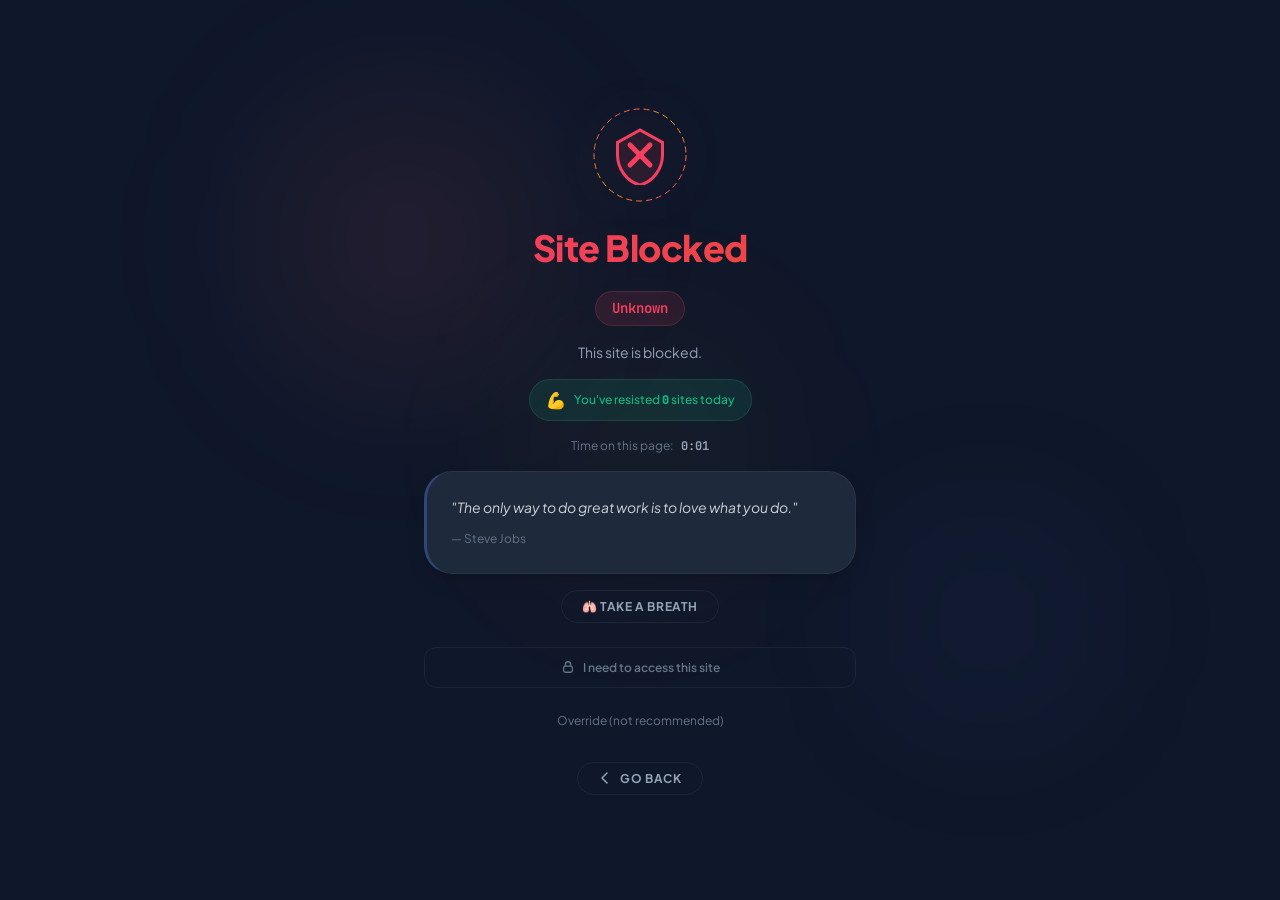
==== commit 54d4a3cc: "Changes" ====
--- a/extension/blocked/blocked.html
+++ b/extension/blocked/blocked.html
@@ -4,9 +4,7 @@
   <meta charset="UTF-8" />
   <meta name="viewport" content="width=device-width, initial-scale=1.0" />
   <title>Site Blocked — FocusGuard</title>
-  <script>
-    (async()=>{try{const{focusguard_theme:t}=await chrome.storage.local.get("focusguard_theme");if(t)document.documentElement.setAttribute("data-theme",t);}catch(e){}})();
-  </script>
+  <script src="../assets/theme-loader.js"></script>
   <link rel="stylesheet" href="../assets/styles-common.css" />
   <link rel="stylesheet" href="blocked.css" />
 </head>
@@ -24,20 +22,20 @@
           <circle cx="50" cy="50" r="46" fill="none" stroke="url(#ringGrad)" stroke-width="1" stroke-dasharray="6 4" />
           <defs>
             <linearGradient id="ringGrad" x1="0%" y1="0%" x2="100%" y2="100%">
-              <stop offset="0%" stop-color="#F87171" />
-              <stop offset="50%" stop-color="#FBBF24" />
-              <stop offset="100%" stop-color="#F87171" />
+              <stop offset="0%" stop-color="#F43F5E" />
+              <stop offset="50%" stop-color="#F59E0B" />
+              <stop offset="100%" stop-color="#F43F5E" />
             </linearGradient>
           </defs>
         </svg>
         <svg class="shield-icon-blocked" width="60" height="60" viewBox="0 0 24 24" fill="none">
-          <path d="M12 2L3 7v5c0 5.55 3.84 10.74 9 12 5.16-1.26 9-6.45 9-12V7l-9-5z" fill="rgba(248,113,113,0.1)" stroke="url(#dangerGrad)" stroke-width="1.2"/>
-          <line x1="8" y1="8" x2="16" y2="16" stroke="#F87171" stroke-width="2" stroke-linecap="round"/>
-          <line x1="16" y1="8" x2="8" y2="16" stroke="#F87171" stroke-width="2" stroke-linecap="round"/>
+          <path d="M12 2L3 7v5c0 5.55 3.84 10.74 9 12 5.16-1.26 9-6.45 9-12V7l-9-5z" fill="rgba(244,63,94,0.1)" stroke="url(#dangerGrad)" stroke-width="1.2"/>
+          <line x1="8" y1="8" x2="16" y2="16" stroke="#F43F5E" stroke-width="2" stroke-linecap="round"/>
+          <line x1="16" y1="8" x2="8" y2="16" stroke="#F43F5E" stroke-width="2" stroke-linecap="round"/>
           <defs>
             <linearGradient id="dangerGrad" x1="3" y1="2" x2="21" y2="24">
-              <stop offset="0%" stop-color="#F87171"/>
-              <stop offset="100%" stop-color="#FBBF24"/>
+              <stop offset="0%" stop-color="#F43F5E"/>
+              <stop offset="100%" stop-color="#F59E0B"/>
             </linearGradient>
           </defs>
         </svg>
@@ -125,7 +123,7 @@
         <summary class="override-toggle">Override (not recommended)</summary>
         <div class="override-content glass-card">
           <p class="override-warning">
-            <svg width="14" height="14" viewBox="0 0 14 14" fill="none"><path d="M7 1L1 13h12L7 1z" stroke="#FBBF24" stroke-width="1.2" fill="none"/><line x1="7" y1="5" x2="7" y2="9" stroke="#FBBF24" stroke-width="1.5" stroke-linecap="round"/><circle cx="7" cy="11" r="0.5" fill="#FBBF24"/></svg>
+            <svg width="14" height="14" viewBox="0 0 14 14" fill="none"><path d="M7 1L1 13h12L7 1z" stroke="#F59E0B" stroke-width="1.2" fill="none"/><line x1="7" y1="5" x2="7" y2="9" stroke="#F59E0B" stroke-width="1.5" stroke-linecap="round"/><circle cx="7" cy="11" r="0.5" fill="#F59E0B"/></svg>
             Overriding lowers your productivity score.
           </p>
           <label class="override-label">Why do you need access?</label>
@@ -136,7 +134,7 @@
               <svg class="reflection-ring" viewBox="0 0 40 40">
                 <circle cx="20" cy="20" r="17" stroke="rgba(255,255,255,0.05)" stroke-width="3" fill="none"/>
                 <circle class="reflection-ring-fill" id="reflection-ring" cx="20" cy="20" r="17" 
-                  stroke-dasharray="107" stroke-dashoffset="107" stroke-width="3" fill="none" stroke="#FBBF24" stroke-linecap="round"/>
+                  stroke-dasharray="107" stroke-dashoffset="107" stroke-width="3" fill="none" stroke="#F59E0B" stroke-linecap="round"/>
               </svg>
             </div>
           </div>
@@ -162,4 +160,4 @@
   <script src="../utils/storage.js"></script>
   <script src="blocked.js"></script>
 </body>
-</html>+</html>
--- a/extension/assets/styles-common.css
+++ b/extension/assets/styles-common.css
@@ -1,6 +1,6 @@
-/* styles-common.css — FocusGuard Premium Design System V3 */
-
-@import url('https://fonts.googleapis.com/css2?family=Inter:wght@400;500;600;700;800&family=JetBrains+Mono:wght@400;600;700&display=swap');
+/* styles-common.css — FocusGuard Premium Design System V4 */
+
+@import url('https://fonts.googleapis.com/css2?family=Plus+Jakarta+Sans:wght@400;500;600;700;800;900&family=JetBrains+Mono:wght@400;600;700&display=swap');
 
 * {
   margin: 0;
@@ -10,39 +10,40 @@
 
 :root {
   /* Backgrounds */
-  --bg-deep: #08081a;
-  --bg-primary: #0c0c1e;
-  --bg-card: #12122a;
-  --bg-glass: rgba(20, 20, 45, 0.6);
-  --bg-glass-hover: rgba(30, 30, 60, 0.7);
+  --bg-deep: #0F172A;
+  --bg-primary: #1E293B;
+  --bg-card: #1E293B;
+  --bg-glass: rgba(30, 41, 59, 0.7);
+  --bg-glass-hover: rgba(51, 65, 85, 0.7);
   --bg-glass-border: rgba(255, 255, 255, 0.06);
   --bg-glass-border-hover: rgba(255, 255, 255, 0.1);
+  --bg-surface: #1E293B;
 
   /* Accents */
-  --accent: #5B8CFF;
-  --accent-light: #7CA6FF;
-  --accent-violet: #7C6AFF;
-  --accent-violet-glow: rgba(124, 106, 255, 0.25);
-  --accent-glow: rgba(91, 140, 255, 0.25);
-  --accent-glow-strong: rgba(91, 140, 255, 0.4);
-  --gradient-primary: linear-gradient(135deg, #5B8CFF, #7C6AFF);
-  --gradient-success: linear-gradient(135deg, #34D399, #059669);
-  --gradient-danger: linear-gradient(135deg, #F87171, #EF4444);
-  --gradient-warning: linear-gradient(135deg, #FBBF24, #F59E0B);
-  --gradient-glass: linear-gradient(135deg, rgba(91,140,255,0.05), rgba(124,106,255,0.05));
+  --accent: #2563EB;
+  --accent-light: #3B82F6;
+  --accent-violet: #6366F1;
+  --accent-violet-glow: rgba(99, 102, 241, 0.25);
+  --accent-glow: rgba(37, 99, 235, 0.25);
+  --accent-glow-strong: rgba(37, 99, 235, 0.4);
+  --gradient-primary: linear-gradient(135deg, #2563EB, #6366F1);
+  --gradient-success: linear-gradient(135deg, #10B981, #059669);
+  --gradient-danger: linear-gradient(135deg, #F43F5E, #EF4444);
+  --gradient-warning: linear-gradient(135deg, #F59E0B, #D97706);
+  --gradient-glass: linear-gradient(135deg, rgba(37,99,235,0.05), rgba(99,102,241,0.05));
 
   /* Status */
-  --success: #34D399;
-  --success-dim: rgba(52, 211, 153, 0.15);
-  --warning: #FBBF24;
-  --warning-dim: rgba(251, 191, 36, 0.15);
-  --danger: #F87171;
-  --danger-dim: rgba(248, 113, 113, 0.15);
-
-  /* Text */
-  --text-primary: #E8ECF4;
-  --text-secondary: #7A8BA7;
-  --text-muted: #4A5568;
+  --success: #10B981;
+  --success-dim: rgba(16, 185, 129, 0.12);
+  --warning: #F59E0B;
+  --warning-dim: rgba(245, 158, 11, 0.12);
+  --danger: #F43F5E;
+  --danger-dim: rgba(244, 63, 94, 0.12);
+
+  /* Text — High Contrast */
+  --text-primary: #F8FAFC;
+  --text-secondary: #94A3B8;
+  --text-muted: #64748B;
 
   /* Spacing */
   --sp-1: 4px;
@@ -61,18 +62,22 @@
   --radius-md: 12px;
   --radius-lg: 16px;
   --radius-xl: 20px;
+  --radius-2xl: 28px;
+  --radius-3xl: 36px;
   --radius-pill: 24px;
   --radius-full: 50%;
 
-  /* Shadows */
-  --shadow-sm: 0 2px 8px rgba(0, 0, 0, 0.2);
-  --shadow-md: 0 4px 16px rgba(0, 0, 0, 0.3);
-  --shadow-lg: 0 8px 32px rgba(0, 0, 0, 0.4);
+  /* Premium Shadows */
+  --shadow-sm: 0 1px 2px rgba(0,0,0,0.2), 0 4px 12px rgba(0,0,0,0.1);
+  --shadow-md: 0 1px 2px rgba(0,0,0,0.2), 0 4px 12px rgba(0,0,0,0.1), 0 10px 24px rgba(0,0,0,0.05);
+  --shadow-lg: 0 2px 4px rgba(0,0,0,0.2), 0 12px 24px rgba(0,0,0,0.3), 0 20px 48px rgba(0,0,0,0.2);
   --shadow-glow: 0 4px 24px var(--accent-glow);
   --shadow-glow-strong: 0 4px 32px var(--accent-glow-strong);
+  --shadow-premium: 0 1px 2px rgba(0,0,0,0.2), 0 4px 12px rgba(0,0,0,0.1), 0 10px 24px rgba(0,0,0,0.05);
+  --shadow-premium-hover: 0 2px 4px rgba(0,0,0,0.2), 0 12px 24px rgba(0,0,0,0.3), 0 20px 48px rgba(0,0,0,0.2);
 
   /* Transitions */
-  --ease-out: cubic-bezier(0.4, 0, 0.2, 1);
+  --ease-out: cubic-bezier(0.16, 1, 0.3, 1);
   --ease-spring: cubic-bezier(0.34, 1.56, 0.64, 1);
   --ease-bounce: cubic-bezier(0.68, -0.55, 0.265, 1.55);
   --duration-fast: 200ms;
@@ -80,36 +85,39 @@
   --duration-slow: 500ms;
 
   /* Fonts */
-  --font-sans: 'Inter', -apple-system, BlinkMacSystemFont, 'Segoe UI', sans-serif;
+  --font-sans: 'Plus Jakarta Sans', -apple-system, BlinkMacSystemFont, 'Segoe UI', sans-serif;
   --font-mono: 'JetBrains Mono', 'SF Mono', 'Fira Code', monospace;
 }
 
 /* ─── Light Theme ─── */
 [data-theme="light"] {
-  --bg-deep: #F5F7FA;
+  --bg-deep: #FDFDFD;
   --bg-primary: #FFFFFF;
-  --bg-card: #F0F2F5;
+  --bg-card: #FFFFFF;
   --bg-glass: rgba(255, 255, 255, 0.7);
-  --bg-glass-hover: rgba(240, 242, 245, 0.9);
-  --bg-glass-border: rgba(0, 0, 0, 0.06);
-  --bg-glass-border-hover: rgba(0, 0, 0, 0.1);
-
-  --text-primary: #1A1A2E;
-  --text-secondary: #5A6478;
-  --text-muted: #8A95A8;
-
-  --shadow-sm: 0 2px 8px rgba(0, 0, 0, 0.06);
-  --shadow-md: 0 4px 16px rgba(0, 0, 0, 0.06);
-  --shadow-lg: 0 8px 32px rgba(0, 0, 0, 0.08);
-
-  --gradient-glass: linear-gradient(135deg, rgba(91,140,255,0.04), rgba(124,106,255,0.04));
+  --bg-glass-hover: rgba(241, 245, 249, 0.9);
+  --bg-glass-border: rgba(15, 23, 42, 0.04);
+  --bg-glass-border-hover: rgba(15, 23, 42, 0.08);
+  --bg-surface: #FFFFFF;
+
+  --text-primary: #0F172A;
+  --text-secondary: #475569;
+  --text-muted: #94A3B8;
+
+  --shadow-sm: 0 1px 2px rgba(0,0,0,0.04), 0 4px 12px rgba(0,0,0,0.03);
+  --shadow-md: 0 1px 2px rgba(0,0,0,0.04), 0 4px 12px rgba(0,0,0,0.03), 0 10px 24px rgba(0,0,0,0.02);
+  --shadow-lg: 0 2px 4px rgba(0,0,0,0.04), 0 12px 24px rgba(0,0,0,0.05), 0 20px 48px rgba(0,0,0,0.04);
+  --shadow-premium: 0 1px 2px rgba(0,0,0,0.04), 0 4px 12px rgba(0,0,0,0.03), 0 10px 24px rgba(0,0,0,0.02);
+  --shadow-premium-hover: 0 2px 4px rgba(0,0,0,0.04), 0 12px 24px rgba(0,0,0,0.05), 0 20px 48px rgba(0,0,0,0.04);
+
+  --gradient-glass: linear-gradient(135deg, rgba(37,99,235,0.04), rgba(99,102,241,0.04));
 }
 
 [data-theme="light"] ::-webkit-scrollbar-thumb {
-  background: rgba(0, 0, 0, 0.1);
+  background: #E2E8F0;
 }
 [data-theme="light"] ::-webkit-scrollbar-thumb:hover {
-  background: rgba(0, 0, 0, 0.18);
+  background: #CBD5E1;
 }
 
 body {
@@ -121,69 +129,71 @@
   -moz-osx-font-smoothing: grayscale;
 }
 
-/* Subtle noise texture */
+/* Mesh background */
 body::before {
   content: '';
   position: fixed;
   inset: 0;
   pointer-events: none;
   z-index: 0;
-  opacity: 0.03;
-  background-image: url("data:image/svg+xml,%3Csvg viewBox='0 0 256 256' xmlns='http://www.w3.org/2000/svg'%3E%3Cfilter id='n'%3E%3CfeTurbulence type='fractalNoise' baseFrequency='0.9' numOctaves='4' stitchTiles='stitch'/%3E%3C/filter%3E%3Crect width='100%25' height='100%25' filter='url(%23n)'/%3E%3C/svg%3E");
+  background-image:
+    radial-gradient(at 0% 0%, rgba(37, 99, 235, 0.08) 0, transparent 50%),
+    radial-gradient(at 100% 100%, rgba(99, 102, 241, 0.08) 0, transparent 50%);
+}
+[data-theme="light"] body::before {
+  background-image:
+    radial-gradient(at 0% 0%, rgba(37, 99, 235, 0.03) 0, transparent 50%),
+    radial-gradient(at 100% 100%, rgba(99, 102, 241, 0.03) 0, transparent 50%);
+}
+
+/* ─── Premium Card ─── */
+.premium-card {
+  background: var(--bg-surface);
+  border: 1px solid var(--bg-glass-border);
+  box-shadow: var(--shadow-premium);
+  transition: all 0.4s var(--ease-out);
+  border-radius: var(--radius-2xl);
+}
+.premium-card:hover {
+  box-shadow: var(--shadow-premium-hover);
+  transform: translateY(-2px);
+  border-color: var(--bg-glass-border-hover);
 }
 
 /* ─── Glassmorphism ─── */
 .glass {
   background: var(--bg-glass);
-  backdrop-filter: blur(20px);
-  -webkit-backdrop-filter: blur(20px);
+  backdrop-filter: blur(16px);
+  -webkit-backdrop-filter: blur(16px);
   border: 1px solid var(--bg-glass-border);
   border-radius: var(--radius-lg);
   box-shadow: var(--shadow-md);
 }
-
 .glass:hover {
   border-color: var(--bg-glass-border-hover);
 }
 
 .glass-card {
-  background: var(--bg-glass);
-  backdrop-filter: blur(20px);
-  -webkit-backdrop-filter: blur(20px);
-  border: 1px solid var(--bg-glass-border);
-  border-radius: var(--radius-lg);
-  box-shadow: var(--shadow-md);
-  padding: var(--sp-5);
-  transition: border-color var(--duration-fast) var(--ease-out),
-              box-shadow var(--duration-fast) var(--ease-out),
-              transform var(--duration-fast) var(--ease-out);
+  background: var(--bg-surface);
+  border: 1px solid var(--bg-glass-border);
+  border-radius: var(--radius-2xl);
+  box-shadow: var(--shadow-premium);
+  padding: var(--sp-6);
+  transition: all 0.4s var(--ease-out);
   position: relative;
 }
-
-.glass-card::before {
-  content: '';
-  position: absolute;
-  top: 0;
-  left: 0;
-  right: 0;
-  height: 1px;
-  background: linear-gradient(90deg, transparent, rgba(255,255,255,0.06), transparent);
-  border-radius: var(--radius-lg) var(--radius-lg) 0 0;
-}
-
 .glass-card:hover {
   border-color: var(--bg-glass-border-hover);
+  box-shadow: var(--shadow-premium-hover);
 }
 
 .glass-card-interactive {
-  background: var(--bg-glass);
-  backdrop-filter: blur(20px);
-  -webkit-backdrop-filter: blur(20px);
-  border: 1px solid var(--bg-glass-border);
-  border-radius: var(--radius-lg);
-  box-shadow: var(--shadow-md);
-  padding: var(--sp-5);
-  transition: all var(--duration-fast) var(--ease-out);
+  background: var(--bg-surface);
+  border: 1px solid var(--bg-glass-border);
+  border-radius: var(--radius-2xl);
+  box-shadow: var(--shadow-premium);
+  padding: var(--sp-6);
+  transition: all 0.4s var(--ease-out);
   cursor: pointer;
 }
 .glass-card-interactive:hover {
@@ -192,9 +202,22 @@
   transform: translateY(-2px);
 }
 
+/* Glass Nav */
+.glass-nav {
+  background: rgba(253, 253, 253, 0.7);
+  backdrop-filter: blur(16px);
+  -webkit-backdrop-filter: blur(16px);
+  border-bottom: 1px solid rgba(15, 23, 42, 0.05);
+}
+[data-theme="dark"] .glass-nav,
+:root:not([data-theme="light"]) .glass-nav {
+  background: rgba(15, 23, 42, 0.7);
+  border-bottom: 1px solid rgba(255, 255, 255, 0.05);
+}
+
 /* ─── Utility Classes ─── */
 .card-hover-lift {
-  transition: transform var(--duration-fast) var(--ease-out), box-shadow var(--duration-fast) var(--ease-out);
+  transition: transform 0.4s var(--ease-out), box-shadow 0.4s var(--ease-out);
 }
 .card-hover-lift:hover {
   transform: translateY(-2px);
@@ -207,12 +230,29 @@
   font-weight: 700;
 }
 
+/* Premium Label Style */
+.premium-label {
+  font-size: 10px;
+  font-weight: 800;
+  text-transform: uppercase;
+  letter-spacing: 0.15em;
+  color: var(--text-muted);
+}
+
+/* Premium Value Style */
+.premium-value {
+  font-size: 36px;
+  font-weight: 800;
+  letter-spacing: -0.05em;
+  color: var(--text-primary);
+}
+
 .section-header {
-  font-size: 11px;
-  font-weight: 700;
+  font-size: 10px;
+  font-weight: 800;
   color: var(--text-muted);
   text-transform: uppercase;
-  letter-spacing: 1px;
+  letter-spacing: 0.15em;
   margin-bottom: var(--sp-3);
 }
 
@@ -251,12 +291,12 @@
   display: flex;
   align-items: center;
   justify-content: center;
-  width: 32px;
-  height: 32px;
-  border-radius: var(--radius-sm);
-  border: 1px solid var(--bg-glass-border);
-  background: var(--bg-glass);
-  color: var(--text-secondary);
+  width: 36px;
+  height: 36px;
+  border-radius: var(--radius-xl);
+  border: 1px solid var(--bg-glass-border);
+  background: transparent;
+  color: var(--text-muted);
   cursor: pointer;
   transition: all var(--duration-fast) var(--ease-out);
   position: relative;
@@ -294,110 +334,89 @@
   from { opacity: 0; transform: translateY(12px); }
   to { opacity: 1; transform: translateY(0); }
 }
-
 @keyframes fadeIn {
   from { opacity: 0; }
   to { opacity: 1; }
 }
-
 @keyframes pulseGlow {
   0%, 100% { box-shadow: 0 0 8px var(--accent-glow); }
   50% { box-shadow: 0 0 20px var(--accent-glow-strong); }
 }
-
 @keyframes slideIn {
   from { opacity: 0; transform: translateX(-8px); }
   to { opacity: 1; transform: translateX(0); }
 }
-
 @keyframes shimmer {
   0% { background-position: -200% 0; }
   100% { background-position: 200% 0; }
 }
-
 @keyframes scaleIn {
   from { opacity: 0; transform: scale(0.95); }
   to { opacity: 1; transform: scale(1); }
 }
-
 @keyframes ringProgress {
   from { stroke-dashoffset: 283; }
 }
-
 @keyframes gradientShift {
   0% { background-position: 0% 50%; }
   50% { background-position: 100% 50%; }
   100% { background-position: 0% 50%; }
 }
-
 @keyframes confetti {
   0% { opacity: 1; transform: translateY(0) scale(1); }
   100% { opacity: 0; transform: translateY(-60px) scale(0); }
 }
-
 @keyframes float {
   0%, 100% { transform: translateY(0); }
   50% { transform: translateY(-8px); }
 }
-
 @keyframes borderGlow {
-  0% { border-color: rgba(91,140,255,0.15); }
-  50% { border-color: rgba(124,106,255,0.3); }
-  100% { border-color: rgba(91,140,255,0.15); }
-}
-
+  0% { border-color: rgba(37,99,235,0.15); }
+  50% { border-color: rgba(99,102,241,0.3); }
+  100% { border-color: rgba(37,99,235,0.15); }
+}
 @keyframes slideUp {
   from { opacity: 0; transform: translateY(16px); }
   to { opacity: 1; transform: translateY(0); }
 }
-
 @keyframes slideDown {
   from { opacity: 0; transform: translateY(-16px); }
   to { opacity: 1; transform: translateY(0); }
 }
-
 @keyframes slideLeft {
   from { opacity: 0; transform: translateX(16px); }
   to { opacity: 1; transform: translateX(0); }
 }
-
 @keyframes slideRight {
   from { opacity: 0; transform: translateX(-16px); }
   to { opacity: 1; transform: translateX(0); }
 }
-
 @keyframes breathe {
   0%, 100% { transform: scale(1); opacity: 0.6; }
   50% { transform: scale(1.3); opacity: 1; }
 }
-
 @keyframes rotateRing {
   from { transform: rotate(0deg); }
   to { transform: rotate(360deg); }
 }
-
 @keyframes gradientStroke {
-  0% { stroke: #5B8CFF; }
-  33% { stroke: #7C6AFF; }
-  66% { stroke: #34D399; }
-  100% { stroke: #5B8CFF; }
-}
-
+  0% { stroke: #2563EB; }
+  33% { stroke: #6366F1; }
+  66% { stroke: #10B981; }
+  100% { stroke: #2563EB; }
+}
 @keyframes tickerScroll {
   0% { transform: translateX(0); }
   100% { transform: translateX(-50%); }
 }
-
 @keyframes confettiBurst {
   0% { opacity: 1; transform: translate(0, 0) scale(1); }
   100% { opacity: 0; transform: translate(var(--tx), var(--ty)) scale(0); }
 }
-
 @keyframes countUp {
   from { opacity: 0; transform: translateY(8px); }
   to { opacity: 1; transform: translateY(0); }
 }
-
 @keyframes tabSlide {
   from { opacity: 0; transform: translateY(10px); }
   to { opacity: 1; transform: translateY(0); }
@@ -422,10 +441,10 @@
 .delay-8 { animation-delay: 480ms; }
 
 /* ─── Scrollbar ─── */
-::-webkit-scrollbar { width: 6px; height: 6px; }
+::-webkit-scrollbar { width: 4px; height: 4px; }
 ::-webkit-scrollbar-track { background: transparent; }
-::-webkit-scrollbar-thumb { background: rgba(255, 255, 255, 0.08); border-radius: 3px; }
-::-webkit-scrollbar-thumb:hover { background: rgba(255, 255, 255, 0.14); }
+::-webkit-scrollbar-thumb { background: #334155; border-radius: 10px; }
+::-webkit-scrollbar-thumb:hover { background: #475569; }
 
 /* ─── Button Base ─── */
 .btn-primary {
@@ -433,17 +452,19 @@
   align-items: center;
   justify-content: center;
   gap: var(--sp-2);
-  padding: var(--sp-3) var(--sp-5);
+  padding: var(--sp-3) var(--sp-6);
   border: none;
-  border-radius: var(--radius-md);
+  border-radius: var(--radius-xl);
   background: var(--gradient-primary);
   color: #fff;
   font-family: var(--font-sans);
-  font-size: 14px;
-  font-weight: 600;
+  font-size: 13px;
+  font-weight: 800;
   cursor: pointer;
   transition: all var(--duration-fast) var(--ease-out);
   box-shadow: var(--shadow-glow);
+  text-transform: uppercase;
+  letter-spacing: 0.05em;
 }
 .btn-primary:hover {
   transform: translateY(-1px);
@@ -456,19 +477,21 @@
   align-items: center;
   justify-content: center;
   gap: var(--sp-2);
-  padding: var(--sp-3) var(--sp-5);
+  padding: var(--sp-3) var(--sp-6);
   border: 1px solid var(--accent);
-  border-radius: var(--radius-md);
-  background: rgba(91, 140, 255, 0.08);
+  border-radius: var(--radius-xl);
+  background: rgba(37, 99, 235, 0.08);
   color: var(--accent);
   font-family: var(--font-sans);
-  font-size: 14px;
-  font-weight: 600;
+  font-size: 13px;
+  font-weight: 800;
   cursor: pointer;
   transition: all var(--duration-fast) var(--ease-out);
+  text-transform: uppercase;
+  letter-spacing: 0.05em;
 }
 .btn-secondary:hover {
-  background: rgba(91, 140, 255, 0.15);
+  background: rgba(37, 99, 235, 0.15);
   transform: translateY(-1px);
 }
 
@@ -477,16 +500,18 @@
   align-items: center;
   justify-content: center;
   gap: var(--sp-2);
-  padding: var(--sp-2) var(--sp-4);
-  border: 1px solid var(--bg-glass-border);
-  border-radius: var(--radius-md);
+  padding: var(--sp-2) var(--sp-5);
+  border: 1px solid var(--bg-glass-border);
+  border-radius: var(--radius-xl);
   background: transparent;
   color: var(--text-secondary);
   font-family: var(--font-sans);
-  font-size: 13px;
-  font-weight: 500;
+  font-size: 12px;
+  font-weight: 700;
   cursor: pointer;
   transition: all var(--duration-fast) var(--ease-out);
+  text-transform: uppercase;
+  letter-spacing: 0.05em;
 }
 .btn-ghost:hover {
   background: var(--bg-glass);
@@ -500,24 +525,24 @@
   justify-content: center;
   gap: var(--sp-2);
   padding: var(--sp-3) var(--sp-5);
-  border: 1px solid rgba(248,113,113,0.2);
-  border-radius: var(--radius-md);
+  border: 1px solid rgba(244,63,94,0.2);
+  border-radius: var(--radius-xl);
   background: var(--danger-dim);
   color: var(--danger);
   font-family: var(--font-sans);
   font-size: 13px;
-  font-weight: 600;
+  font-weight: 700;
   cursor: pointer;
   transition: all var(--duration-fast) var(--ease-out);
 }
 .btn-danger:hover {
-  background: rgba(248, 113, 113, 0.2);
+  background: rgba(244, 63, 94, 0.2);
   transform: translateY(-1px);
 }
 
 .btn-sm {
   padding: var(--sp-1) var(--sp-3);
-  font-size: 12px;
+  font-size: 11px;
 }
 
 /* ─── SVG Shield Logo ─── */
@@ -532,22 +557,22 @@
   padding: 2px 10px;
   border-radius: var(--radius-pill);
   font-size: 11px;
-  font-weight: 600;
+  font-weight: 700;
   letter-spacing: 0.3px;
 }
-.pill-accent { background: rgba(91, 140, 255, 0.15); color: var(--accent); border: 1px solid rgba(91, 140, 255, 0.2); }
-.pill-success { background: var(--success-dim); color: var(--success); border: 1px solid rgba(52, 211, 153, 0.2); }
-.pill-danger { background: var(--danger-dim); color: var(--danger); border: 1px solid rgba(248, 113, 113, 0.2); }
-.pill-warning { background: var(--warning-dim); color: var(--warning); border: 1px solid rgba(251, 191, 36, 0.2); }
+.pill-accent { background: rgba(37, 99, 235, 0.1); color: var(--accent); border: 1px solid rgba(37, 99, 235, 0.2); }
+.pill-success { background: var(--success-dim); color: var(--success); border: 1px solid rgba(16, 185, 129, 0.2); }
+.pill-danger { background: var(--danger-dim); color: var(--danger); border: 1px solid rgba(244, 63, 94, 0.2); }
+.pill-warning { background: var(--warning-dim); color: var(--warning); border: 1px solid rgba(245, 158, 11, 0.2); }
 
 /* ─── Toggle Switch ─── */
 .toggle {
   position: relative;
-  width: 44px;
-  height: 24px;
+  width: 48px;
+  height: 26px;
   background: var(--bg-card);
   border: 1px solid var(--bg-glass-border);
-  border-radius: 12px;
+  border-radius: 13px;
   cursor: pointer;
   transition: all var(--duration-normal) var(--ease-spring);
   flex-shrink: 0;
@@ -557,8 +582,8 @@
   position: absolute;
   top: 2px;
   left: 2px;
-  width: 18px;
-  height: 18px;
+  width: 20px;
+  height: 20px;
   background: var(--text-secondary);
   border-radius: 50%;
   transition: all var(--duration-normal) var(--ease-spring);
@@ -568,19 +593,20 @@
   border-color: var(--accent);
 }
 .toggle.active::after {
-  left: 22px;
+  left: 24px;
   background: #fff;
 }
 
 /* ─── Input ─── */
 .input {
-  padding: var(--sp-2) var(--sp-3);
-  border-radius: var(--radius-sm);
+  padding: var(--sp-3) var(--sp-4);
+  border-radius: var(--radius-xl);
   border: 1px solid var(--bg-glass-border);
   background: var(--bg-deep);
   color: var(--text-primary);
   font-family: var(--font-sans);
   font-size: 13px;
+  font-weight: 500;
   transition: border-color var(--duration-fast) var(--ease-out), box-shadow var(--duration-fast) var(--ease-out);
   outline: none;
 }
@@ -595,9 +621,9 @@
   display: inline-flex;
   align-items: center;
   gap: 3px;
-  padding: 2px 8px;
+  padding: 3px 10px;
   border-radius: var(--radius-pill);
-  font-size: 10px;
+  font-size: 11px;
   font-weight: 700;
 }
 .comparison-badge.up {
@@ -614,7 +640,7 @@
   text-align: center;
   padding: var(--sp-8);
   color: var(--text-muted);
-  font-size: 13px;
+  font-size: 14px;
 }
 .empty-state-icon {
   font-size: 40px;
@@ -622,8 +648,8 @@
   opacity: 0.5;
 }
 .empty-state-title {
-  font-size: 15px;
-  font-weight: 700;
+  font-size: 16px;
+  font-weight: 800;
   color: var(--text-secondary);
   margin-bottom: var(--sp-1);
 }
@@ -637,12 +663,12 @@
   bottom: calc(100% + 6px);
   left: 50%;
   transform: translateX(-50%);
-  padding: 4px 10px;
+  padding: 6px 12px;
   background: var(--bg-card);
   border: 1px solid var(--bg-glass-border);
-  border-radius: var(--radius-sm);
-  font-size: 11px;
-  font-weight: 600;
+  border-radius: var(--radius-md);
+  font-size: 12px;
+  font-weight: 700;
   color: var(--text-primary);
   white-space: nowrap;
   opacity: 0;
@@ -658,7 +684,7 @@
 .breathing-overlay {
   position: fixed;
   inset: 0;
-  background: rgba(8, 8, 26, 0.92);
+  background: rgba(15, 23, 42, 0.92);
   backdrop-filter: blur(20px);
   display: flex;
   flex-direction: column;
@@ -668,7 +694,7 @@
   animation: fadeIn 0.3s var(--ease-out);
 }
 [data-theme="light"] .breathing-overlay {
-  background: rgba(245, 247, 250, 0.92);
+  background: rgba(253, 253, 253, 0.92);
 }
 .breathing-circle {
   width: 120px;
@@ -680,14 +706,15 @@
 }
 .breathing-text {
   margin-top: var(--sp-6);
-  font-size: 18px;
-  font-weight: 600;
+  font-size: 20px;
+  font-weight: 800;
   color: var(--text-primary);
 }
 .breathing-sub {
   margin-top: var(--sp-2);
-  font-size: 13px;
+  font-size: 14px;
   color: var(--text-secondary);
+  font-weight: 600;
 }
 
 /* ─── Accordion ─── */
@@ -720,8 +747,9 @@
   align-items: center;
   gap: var(--sp-2);
   cursor: pointer;
-  font-size: 13px;
+  font-size: 14px;
   color: var(--text-secondary);
+  font-weight: 600;
 }
 .checkbox input[type="checkbox"] {
   width: 18px;
@@ -732,13 +760,14 @@
 
 /* ─── Select ─── */
 .select {
-  padding: var(--sp-2) var(--sp-3);
-  border-radius: var(--radius-sm);
+  padding: var(--sp-3) var(--sp-4);
+  border-radius: var(--radius-xl);
   border: 1px solid var(--bg-glass-border);
   background: var(--bg-deep);
   color: var(--text-primary);
   font-family: var(--font-sans);
   font-size: 13px;
+  font-weight: 500;
   outline: none;
   cursor: pointer;
 }
@@ -752,15 +781,15 @@
   position: fixed;
   top: var(--sp-4);
   right: var(--sp-4);
-  padding: var(--sp-3) var(--sp-5);
-  border-radius: var(--radius-md);
+  padding: var(--sp-4) var(--sp-6);
+  border-radius: var(--radius-xl);
   background: var(--bg-glass);
   backdrop-filter: blur(20px);
   border: 1px solid var(--bg-glass-border);
   box-shadow: var(--shadow-lg);
   color: var(--text-primary);
-  font-size: 13px;
-  font-weight: 600;
+  font-size: 14px;
+  font-weight: 700;
   z-index: 10000;
   animation: slideDown 0.4s var(--ease-spring);
 }
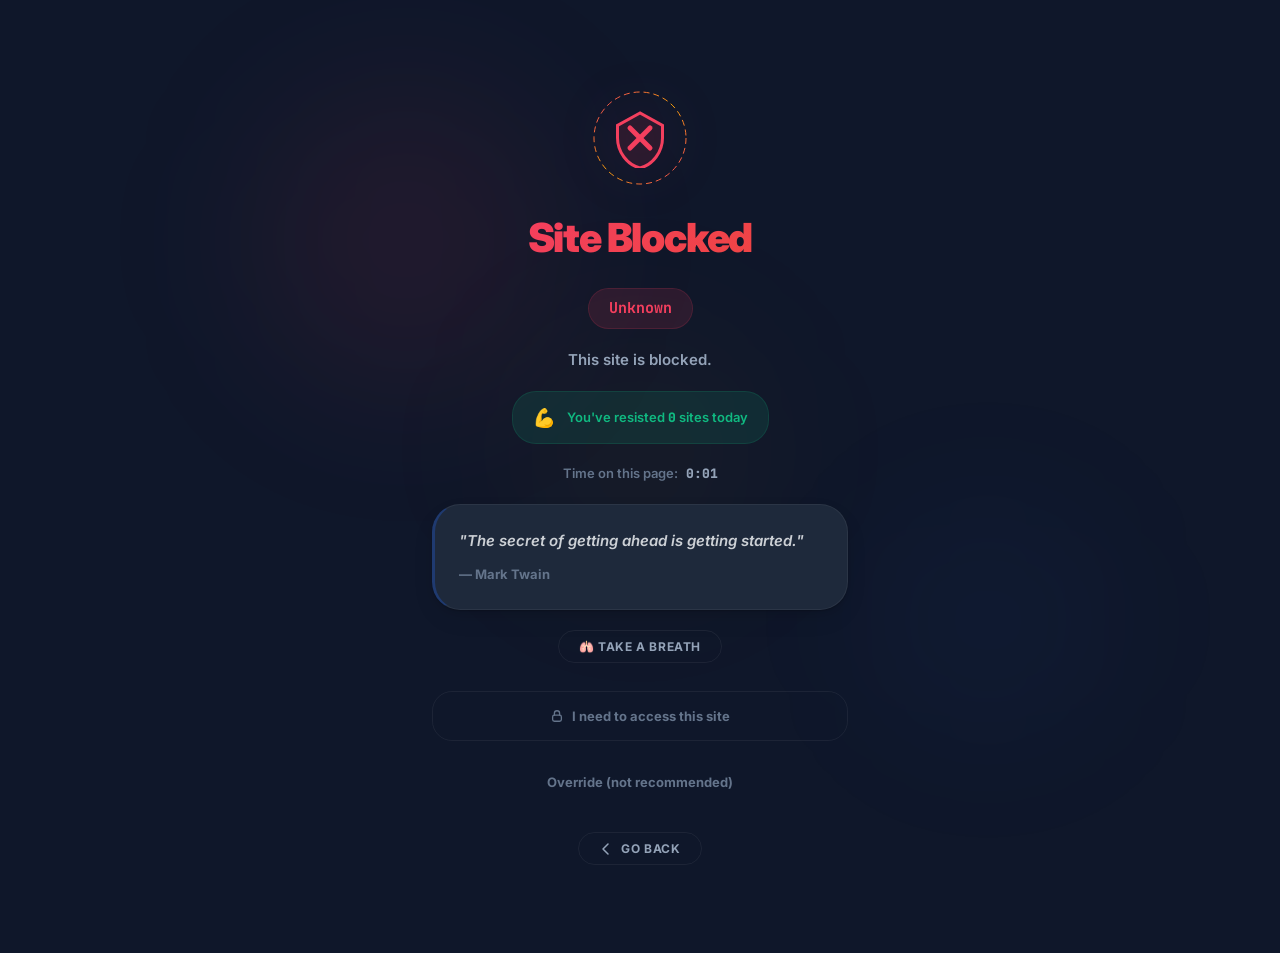
==== commit 7b8a4117: "Changes" ====
--- a/extension/blocked/blocked.html
+++ b/extension/blocked/blocked.html
@@ -143,6 +143,15 @@
       </details>
     </div>
 
+    <!-- Quick Unblock (for non-system blocks only) -->
+    <div id="quick-unblock-section" class="quick-unblock-section fade-up delay-4" style="display:none;">
+      <button id="btn-quick-unblock" class="btn-quick-unblock">
+        <svg width="14" height="14" viewBox="0 0 16 16" fill="none"><rect x="3" y="7" width="10" height="7" rx="2" stroke="currentColor" stroke-width="1.5"/><path d="M5 7V5a3 3 0 016 0" stroke="currentColor" stroke-width="1.5" stroke-linecap="round"/></svg>
+        Unblock & Visit Site
+      </button>
+      <p class="quick-unblock-note">This will remove the site from your block list</p>
+    </div>
+
     <button id="btn-go-back" class="btn-ghost fade-up delay-4" style="margin-top:8px;">
       <svg width="14" height="14" viewBox="0 0 14 14" fill="none"><path d="M9 2L4 7l5 5" stroke="currentColor" stroke-width="1.5" stroke-linecap="round" stroke-linejoin="round"/></svg>
       Go Back
--- a/extension/assets/styles-common.css
+++ b/extension/assets/styles-common.css
@@ -1,6 +1,6 @@
 /* styles-common.css — FocusGuard Premium Design System V4 */
 
-@import url('https://fonts.googleapis.com/css2?family=Plus+Jakarta+Sans:wght@400;500;600;700;800;900&family=JetBrains+Mono:wght@400;600;700&display=swap');
+@import url('https://fonts.googleapis.com/css2?family=Inter:wght@400;500;600;700;800;900&family=JetBrains+Mono:wght@400;500;600;700&display=swap');
 
 * {
   margin: 0;
@@ -85,7 +85,7 @@
   --duration-slow: 500ms;
 
   /* Fonts */
-  --font-sans: 'Plus Jakarta Sans', -apple-system, BlinkMacSystemFont, 'Segoe UI', sans-serif;
+  --font-sans: 'Inter', -apple-system, BlinkMacSystemFont, 'Segoe UI', sans-serif;
   --font-mono: 'JetBrains Mono', 'SF Mono', 'Fira Code', monospace;
 }
 
--- a/extension/blocked/blocked.css
+++ b/extension/blocked/blocked.css
@@ -1,12 +1,14 @@
-/* blocked.css — FocusGuard V3 Cinematic Block Page */
+/* blocked.css — FocusGuard V4 Premium Block Page */
 
 body {
   min-height: 100vh;
   display: flex;
-  align-items: center;
-  justify-content: center;
-  position: relative;
-  overflow: hidden;
+  align-items: flex-start;
+  justify-content: center;
+  position: relative;
+  overflow-y: auto;
+  overflow-x: hidden;
+  padding: 40px 16px;
 }
 
 /* Animated background with orbs */
@@ -28,7 +30,7 @@
   height: 300px;
   top: 10%;
   left: 20%;
-  background: rgba(248, 113, 113, 0.08);
+  background: rgba(244, 63, 94, 0.08);
   animation-duration: 10s;
 }
 .orb-2 {
@@ -36,7 +38,7 @@
   height: 200px;
   bottom: 20%;
   right: 15%;
-  background: rgba(91, 140, 255, 0.06);
+  background: rgba(37, 99, 235, 0.06);
   animation-duration: 12s;
   animation-delay: 2s;
 }
@@ -46,7 +48,7 @@
   top: 50%;
   left: 50%;
   transform: translate(-50%, -50%);
-  background: rgba(251, 191, 36, 0.04);
+  background: rgba(245, 158, 11, 0.04);
   animation-duration: 14s;
   animation-delay: 4s;
 }
@@ -56,17 +58,17 @@
   z-index: 1;
   max-width: 480px;
   width: 100%;
-  padding: var(--sp-10) var(--sp-6);
+  padding: var(--sp-12) var(--sp-8);
   text-align: center;
   display: flex;
   flex-direction: column;
   align-items: center;
-  gap: var(--sp-4);
+  gap: var(--sp-5);
 }
 
 /* Shield with rotating ring */
 .blocked-shield {
-  filter: drop-shadow(0 0 30px rgba(248,113,113,0.2));
+  filter: drop-shadow(0 0 30px rgba(244,63,94,0.2));
 }
 .shield-ring-wrap {
   position: relative;
@@ -89,29 +91,30 @@
 
 /* Title */
 .blocked-title {
-  font-size: 36px;
-  font-weight: 800;
-  letter-spacing: -0.5px;
+  font-size: 40px;
+  font-weight: 900;
+  letter-spacing: -0.03em;
   margin: 0;
 }
 
 /* Domain pill */
 .blocked-domain-pill {
   display: inline-flex;
-  padding: 6px 16px;
+  padding: 8px 20px;
   border-radius: var(--radius-pill);
   background: var(--danger-dim);
-  border: 1px solid rgba(248, 113, 113, 0.15);
+  border: 1px solid rgba(244, 63, 94, 0.15);
 }
 .blocked-domain-pill span {
-  font-size: 14px;
-  font-weight: 600;
+  font-size: 15px;
+  font-weight: 700;
   color: var(--danger);
   font-family: var(--font-mono);
 }
 
 .blocked-reason {
-  font-size: 14px;
+  font-size: 15px;
+  font-weight: 600;
   color: var(--text-secondary);
   margin: 0;
 }
@@ -120,20 +123,20 @@
 .resist-counter {
   display: flex;
   align-items: center;
-  gap: var(--sp-2);
-  padding: var(--sp-2) var(--sp-4);
+  gap: var(--sp-3);
+  padding: var(--sp-3) var(--sp-5);
   border-radius: var(--radius-pill);
   background: var(--success-dim);
-  border: 1px solid rgba(52,211,153,0.15);
-}
-.resist-icon { font-size: 16px; }
+  border: 1px solid rgba(16,185,129,0.15);
+}
+.resist-icon { font-size: 18px; }
 .resist-text {
-  font-size: 12px;
+  font-size: 13px;
+  font-weight: 600;
   color: var(--success);
-  font-weight: 500;
 }
 .resist-text strong {
-  font-weight: 800;
+  font-weight: 900;
   font-family: var(--font-mono);
 }
 
@@ -142,11 +145,12 @@
   display: flex;
   align-items: center;
   gap: var(--sp-2);
-  font-size: 12px;
+  font-size: 13px;
+  font-weight: 600;
   color: var(--text-muted);
 }
 .time-on-page-value {
-  font-weight: 700;
+  font-weight: 800;
   color: var(--text-secondary);
   font-family: var(--font-mono);
   font-variant-numeric: tabular-nums;
@@ -155,20 +159,23 @@
 /* Quote Card */
 .quote-card {
   text-align: left;
-  border-left: 3px solid rgba(91, 140, 255, 0.3);
-  width: 100%;
+  border-left: 3px solid rgba(37, 99, 235, 0.3);
+  width: 100%;
+  border-radius: var(--radius-2xl);
   transition: opacity var(--duration-normal) var(--ease-out);
 }
 .quote-text {
   font-style: italic;
-  font-size: 14px;
+  font-size: 15px;
+  font-weight: 600;
   color: var(--text-primary);
   opacity: 0.8;
-  margin-bottom: 6px;
+  margin-bottom: 8px;
   line-height: 1.6;
 }
 .quote-author {
-  font-size: 12px;
+  font-size: 13px;
+  font-weight: 700;
   color: var(--text-muted);
 }
 
@@ -180,14 +187,14 @@
   justify-content: center;
   gap: var(--sp-2);
   width: 100%;
-  padding: var(--sp-3);
+  padding: var(--sp-4);
   border: 1px solid var(--bg-glass-border);
-  border-radius: var(--radius-md);
+  border-radius: var(--radius-xl);
   background: transparent;
   color: var(--text-muted);
   font-family: var(--font-sans);
-  font-size: 12px;
-  font-weight: 600;
+  font-size: 13px;
+  font-weight: 700;
   cursor: pointer;
   transition: all var(--duration-fast) var(--ease-out);
 }
@@ -201,46 +208,47 @@
 .unlock-card {
   width: 100%;
   text-align: left;
-  margin-top: var(--sp-3);
+  margin-top: var(--sp-4);
+  border-radius: var(--radius-2xl);
 }
 .unlock-title {
   display: flex;
   align-items: center;
   gap: var(--sp-2);
+  font-size: 16px;
+  font-weight: 800;
+  color: var(--text-primary);
+  margin-bottom: var(--sp-5);
+  justify-content: center;
+}
+
+.unlock-reqs {
+  display: flex;
+  flex-direction: column;
+  gap: var(--sp-4);
+}
+
+.req-header {
+  display: flex;
+  align-items: center;
+  gap: var(--sp-2);
+  margin-bottom: 8px;
+}
+.req-icon {
   font-size: 14px;
-  font-weight: 700;
-  color: var(--text-primary);
-  margin-bottom: var(--sp-4);
-  justify-content: center;
-}
-
-.unlock-reqs {
-  display: flex;
-  flex-direction: column;
-  gap: var(--sp-3);
-}
-
-.req-header {
-  display: flex;
-  align-items: center;
-  gap: var(--sp-2);
-  margin-bottom: 6px;
-}
-.req-icon {
-  font-size: 13px;
-  width: 20px;
+  width: 22px;
   text-align: center;
 }
 .req-label {
   flex: 1;
-  font-size: 13px;
-  font-weight: 500;
+  font-size: 14px;
+  font-weight: 600;
   color: var(--text-secondary);
   transition: color 0.3s;
 }
 .req-status {
-  font-size: 12px;
-  font-weight: 600;
+  font-size: 13px;
+  font-weight: 800;
   color: var(--text-muted);
   font-family: var(--font-mono);
   font-variant-numeric: tabular-nums;
@@ -287,14 +295,14 @@
 /* Unlock success */
 .unlock-success {
   text-align: center;
-  margin-top: var(--sp-5);
+  margin-top: var(--sp-6);
   position: relative;
 }
 .success-text {
   color: var(--success);
-  font-size: 16px;
-  font-weight: 700;
-  margin-bottom: var(--sp-3);
+  font-size: 18px;
+  font-weight: 800;
+  margin-bottom: var(--sp-4);
 }
 .success-burst {
   position: absolute;
@@ -311,30 +319,31 @@
   align-items: center;
   justify-content: center;
   gap: var(--sp-2);
-  padding: var(--sp-3) var(--sp-8);
-  border-radius: var(--radius-md);
+  padding: var(--sp-4) var(--sp-10);
+  border-radius: var(--radius-xl);
   background: var(--gradient-success);
   border: none;
   color: #fff;
   font-family: var(--font-sans);
-  font-size: 15px;
-  font-weight: 700;
+  font-size: 16px;
+  font-weight: 800;
   cursor: pointer;
   transition: all var(--duration-fast) var(--ease-out);
-  box-shadow: 0 4px 20px rgba(52, 211, 153, 0.25);
+  box-shadow: 0 4px 20px rgba(16, 185, 129, 0.25);
 }
 .btn-unlock:hover {
-  transform: translateY(-1px);
-  box-shadow: 0 6px 28px rgba(52, 211, 153, 0.35);
+  transform: translateY(-2px);
+  box-shadow: 0 6px 28px rgba(16, 185, 129, 0.35);
 }
 
 /* Override */
 .override-section { width: 100%; }
 .override-toggle {
   cursor: pointer;
-  font-size: 12px;
-  color: var(--text-muted);
-  padding: var(--sp-2);
+  font-size: 13px;
+  font-weight: 700;
+  color: var(--text-muted);
+  padding: var(--sp-3);
   list-style: none;
   text-align: center;
   transition: color var(--duration-fast);
@@ -343,41 +352,44 @@
 .override-toggle::-webkit-details-marker { display: none; }
 
 .override-content {
-  margin-top: var(--sp-3);
+  margin-top: var(--sp-4);
   text-align: left;
+  border-radius: var(--radius-2xl);
 }
 .override-warning {
   display: flex;
   align-items: center;
   gap: var(--sp-2);
-  font-size: 12px;
+  font-size: 13px;
+  font-weight: 700;
   color: var(--warning);
-  margin-bottom: var(--sp-3);
+  margin-bottom: var(--sp-4);
 }
 .override-label {
   display: block;
   font-size: 11px;
-  color: var(--text-muted);
-  margin-bottom: var(--sp-1);
+  font-weight: 800;
+  color: var(--text-muted);
+  margin-bottom: var(--sp-2);
   text-transform: uppercase;
-  letter-spacing: 0.5px;
-  font-weight: 600;
+  letter-spacing: 0.15em;
 }
 .override-textarea {
   width: 100%;
   resize: none;
-  margin-bottom: var(--sp-3);
+  margin-bottom: var(--sp-4);
+  border-radius: var(--radius-xl);
 }
 
 .reflection-timer {
   text-align: center;
-  margin-bottom: var(--sp-3);
+  margin-bottom: var(--sp-4);
 }
 .reflection-timer p {
-  font-size: 13px;
+  font-size: 14px;
+  font-weight: 700;
   color: var(--warning);
   margin-bottom: var(--sp-2);
-  font-weight: 600;
 }
 .reflection-track {
   display: flex;
@@ -394,21 +406,55 @@
 
 .btn-override {
   width: 100%;
-  padding: var(--sp-3);
-  border-radius: var(--radius-md);
+  padding: var(--sp-4);
+  border-radius: var(--radius-xl);
   background: var(--danger-dim);
-  border: 1px solid rgba(248, 113, 113, 0.15);
+  border: 1px solid rgba(244, 63, 94, 0.15);
   color: var(--danger);
   font-family: var(--font-sans);
-  font-weight: 600;
-  font-size: 13px;
+  font-weight: 800;
+  font-size: 14px;
   cursor: pointer;
   transition: all var(--duration-fast) var(--ease-out);
 }
 .btn-override:hover:not(:disabled) {
-  background: rgba(248, 113, 113, 0.2);
+  background: rgba(244, 63, 94, 0.2);
 }
 .btn-override:disabled {
   opacity: 0.3;
   cursor: not-allowed;
-}+}
+
+/* Quick Unblock Section */
+.quick-unblock-section {
+  width: 100%;
+  text-align: center;
+  margin-top: var(--sp-2);
+}
+.btn-quick-unblock {
+  display: inline-flex;
+  align-items: center;
+  justify-content: center;
+  gap: var(--sp-2);
+  padding: var(--sp-3) var(--sp-6);
+  border-radius: var(--radius-xl);
+  background: rgba(37, 99, 235, 0.08);
+  border: 1px solid rgba(37, 99, 235, 0.15);
+  color: var(--accent-light);
+  font-family: var(--font-sans);
+  font-size: 13px;
+  font-weight: 700;
+  cursor: pointer;
+  transition: all var(--duration-fast) var(--ease-out);
+}
+.btn-quick-unblock:hover {
+  background: rgba(37, 99, 235, 0.15);
+  border-color: rgba(37, 99, 235, 0.3);
+  transform: translateY(-1px);
+}
+.quick-unblock-note {
+  font-size: 11px;
+  font-weight: 600;
+  color: var(--text-muted);
+  margin-top: var(--sp-2);
+}
